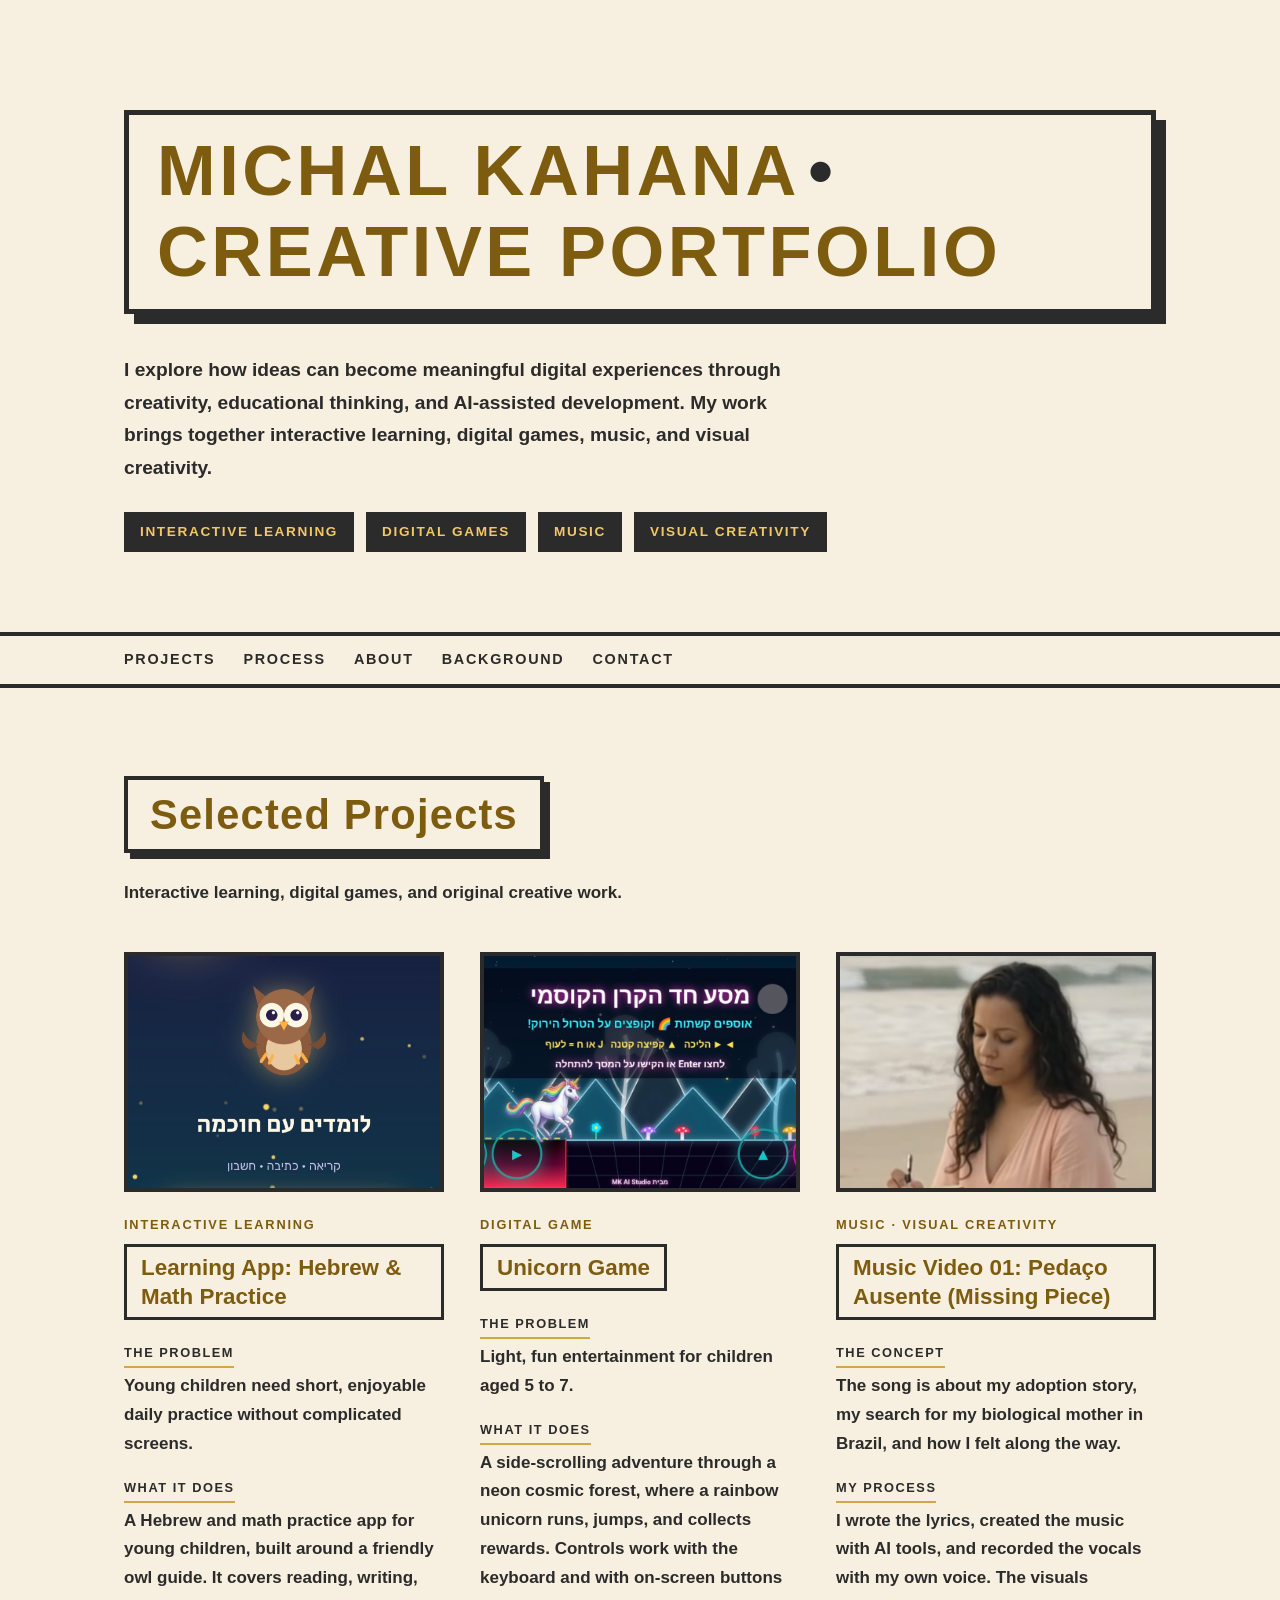
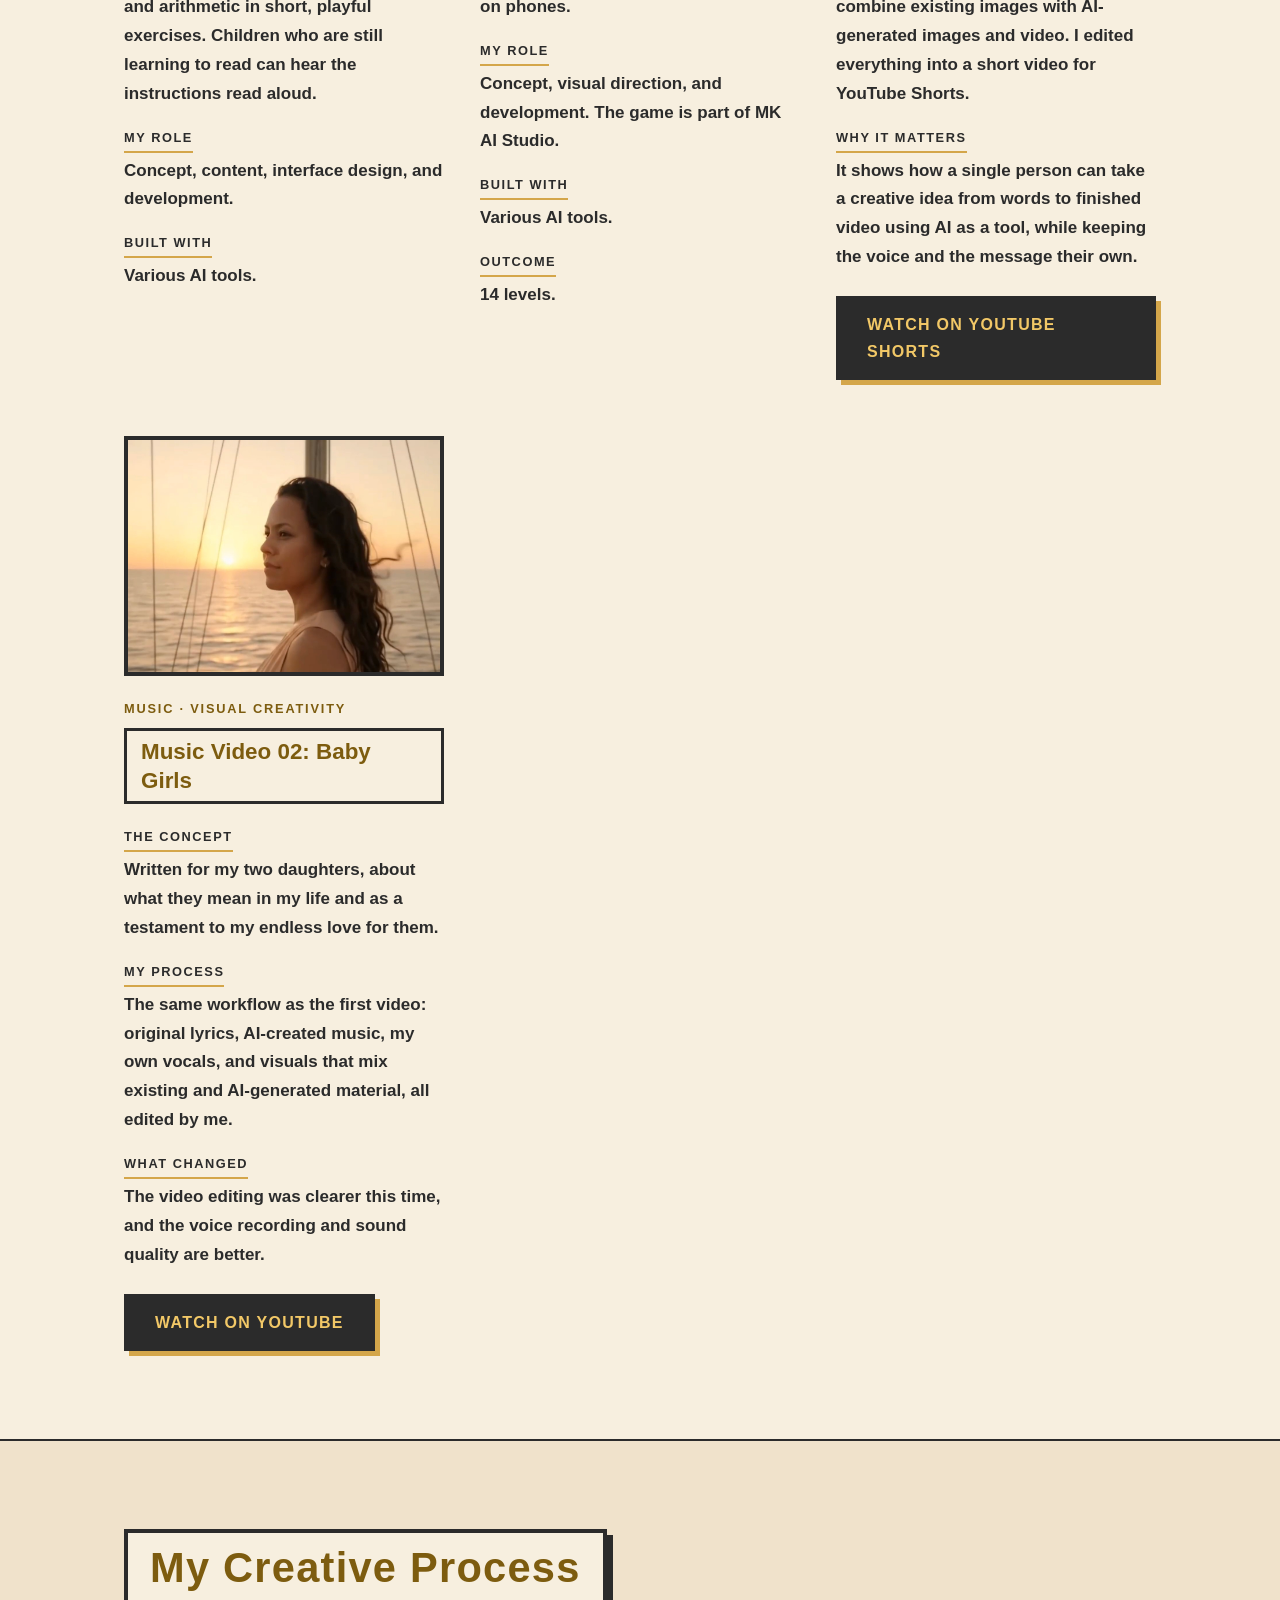
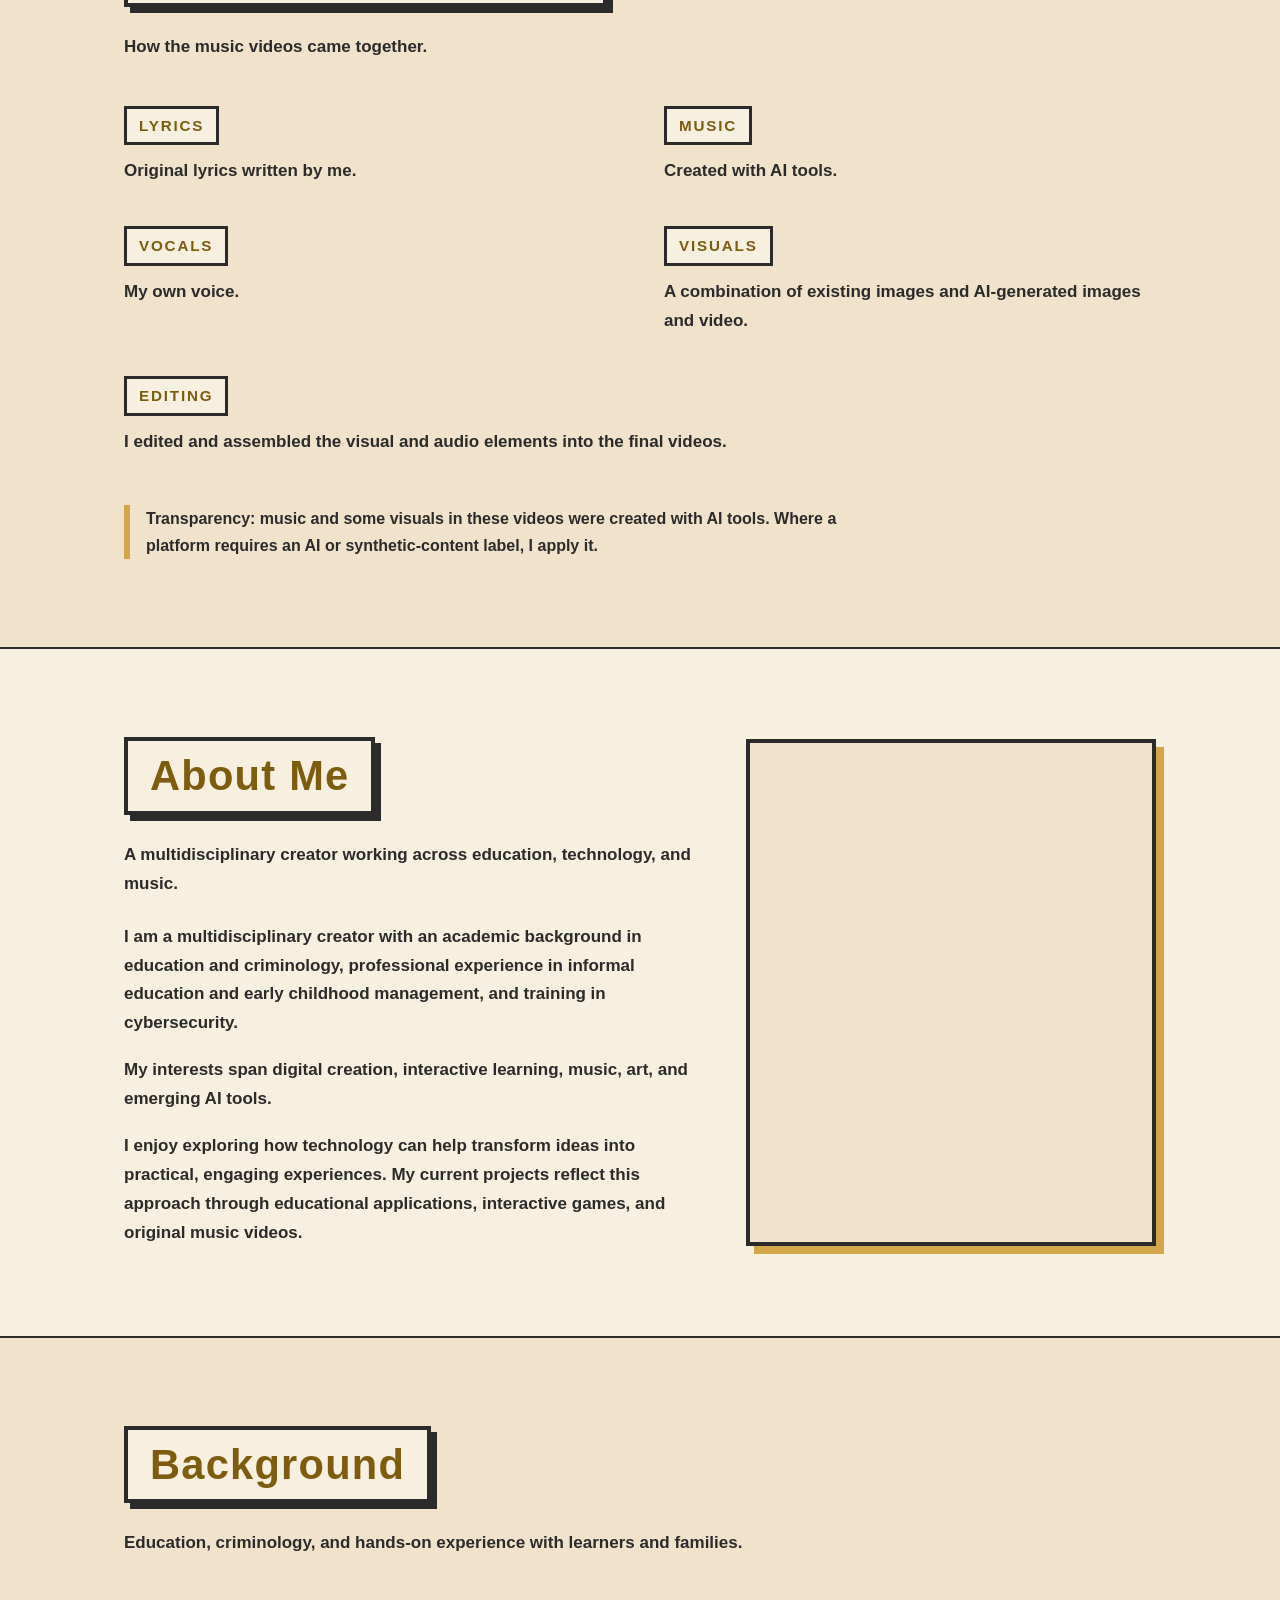
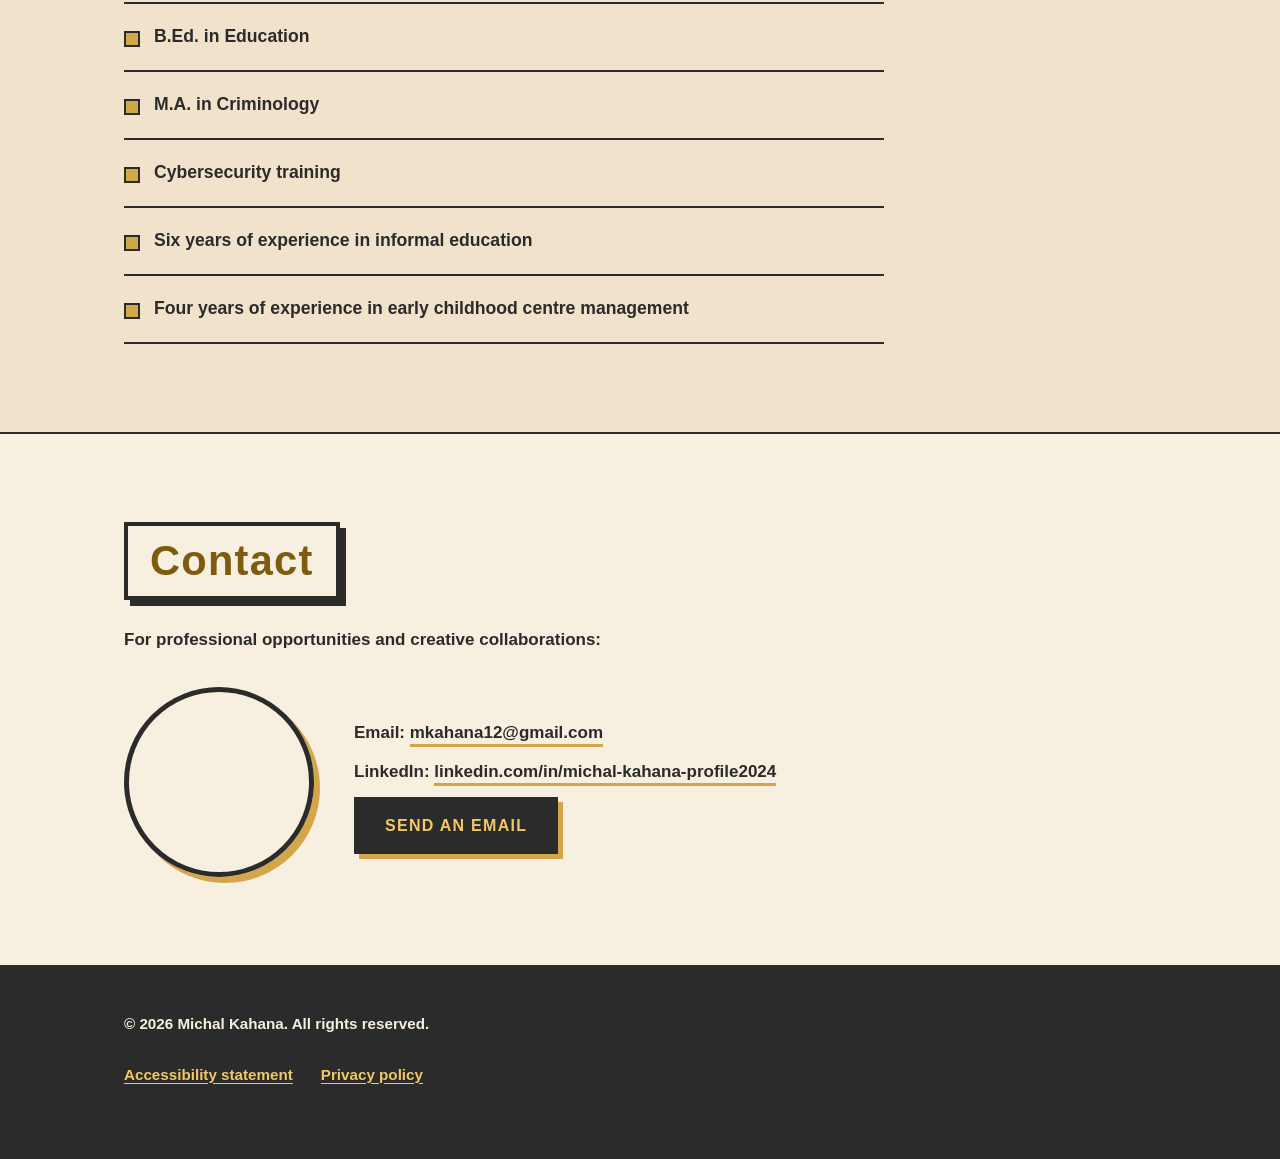
==== index.html @ 336c689b "Add files via upload" ====
<!DOCTYPE html>
<html lang="en" dir="ltr">
<head>
  <meta charset="UTF-8">
  <meta name="viewport" content="width=device-width, initial-scale=1.0">
  <meta name="description" content="Michal Kahana, creative portfolio: interactive learning apps, digital games, original music videos, and AI-assisted creative work.">
  <meta name="referrer" content="strict-origin-when-cross-origin">
  <meta http-equiv="Content-Security-Policy" content="default-src 'self'; img-src 'self' data:; style-src 'self'; script-src 'none'; object-src 'none'; base-uri 'self'; form-action 'none'">
  <title>Michal Kahana | Creative Portfolio</title>
  <link rel="stylesheet" href="style.css">
</head>
<body>

  <a class="skip-link" href="#main">Skip to main content</a>

  <header class="hero">
    <div class="container">
      <h1 class="brand">Michal Kahana<span class="dot" aria-hidden="true">•</span><span class="visually-hidden"> | </span>Creative Portfolio</h1>
      <p class="lead">
        I explore how ideas can become meaningful digital experiences through creativity, educational thinking, and AI-assisted development.
        My work brings together interactive learning, digital games, music, and visual creativity.
      </p>
      <ul class="tags" aria-label="Focus areas">
        <li>Interactive learning</li>
        <li>Digital games</li>
        <li>Music</li>
        <li>Visual creativity</li>
      </ul>
    </div>
  </header>

  <nav class="site-nav" aria-label="Main">
    <div class="container">
      <a href="#projects">Projects</a>
      <a href="#process">Process</a>
      <a href="#about">About</a>
      <a href="#background">Background</a>
      <a href="#contact">Contact</a>
    </div>
  </nav>

  <main id="main">

    <section id="projects">
      <div class="container">
        <h2>Selected Projects</h2>
        <p class="sub">Interactive learning, digital games, and original creative work.</p>

        <div class="grid">

          <article class="card">
            <figure class="thumb">
              <img src="images/learning-app.jpg" alt="Learning App home screen with a friendly owl guide" class="pos-owl" width="1080" height="1900" loading="lazy">
            </figure>
            <p class="role">Interactive learning</p>
            <h3>Learning App: Hebrew &amp; Math Practice</h3>
            <dl class="case">
              <div>
                <dt>The problem</dt>
                <dd>Young children need short, enjoyable daily practice without complicated screens.</dd>
              </div>
              <div>
                <dt>What it does</dt>
                <dd>A Hebrew and math practice app for young children, built around a friendly owl guide. It covers reading, writing, and arithmetic in short, playful exercises. Children who are still learning to read can hear the instructions read aloud.</dd>
              </div>
              <div>
                <dt>My role</dt>
                <dd>Concept, content, interface design, and development.</dd>
              </div>
              <div>
                <dt>Built with</dt>
                <dd>Various AI tools.</dd>
              </div>
            </dl>
          </article>

          <article class="card">
            <figure class="thumb">
              <img src="images/unicorn-game.jpg" alt="Unicorn Game: a rainbow unicorn running through a neon cosmic forest" class="pos-center" width="1080" height="591" loading="lazy">
            </figure>
            <p class="role">Digital game</p>
            <h3>Unicorn Game</h3>
            <dl class="case">
              <div>
                <dt>The problem</dt>
                <dd>Light, fun entertainment for children aged 5 to 7.</dd>
              </div>
              <div>
                <dt>What it does</dt>
                <dd>A side-scrolling adventure through a neon cosmic forest, where a rainbow unicorn runs, jumps, and collects rewards. Controls work with the keyboard and with on-screen buttons on phones.</dd>
              </div>
              <div>
                <dt>My role</dt>
                <dd>Concept, visual direction, and development. The game is part of MK AI Studio.</dd>
              </div>
              <div>
                <dt>Built with</dt>
                <dd>Various AI tools.</dd>
              </div>
              <div>
                <dt>Outcome</dt>
                <dd>14 levels.</dd>
              </div>
            </dl>
          </article>

          <article class="card">
            <figure class="thumb">
              <img src="images/music-video-01.jpg" alt="Still from Music Video 01: a woman writing in a notebook on a beach" class="pos-beach" width="910" height="1130" loading="lazy">
            </figure>
            <p class="role">Music · Visual creativity</p>
            <h3>Music Video 01: Pedaço Ausente (Missing Piece)</h3>
            <dl class="case">
              <div>
                <dt>The concept</dt>
                <dd>The song is about my adoption story, my search for my biological mother in Brazil, and how I felt along the way.</dd>
              </div>
              <div>
                <dt>My process</dt>
                <dd>I wrote the lyrics, created the music with AI tools, and recorded the vocals with my own voice. The visuals combine existing images with AI-generated images and video. I edited everything into a short video for YouTube Shorts.</dd>
              </div>
              <div>
                <dt>Why it matters</dt>
                <dd>It shows how a single person can take a creative idea from words to finished video using AI as a tool, while keeping the voice and the message their own.</dd>
              </div>
            </dl>
            <div class="links">
              <a href="https://youtube.com/shorts/d2vVmS5dBCY" target="_blank" rel="noopener noreferrer">Watch on YouTube Shorts<span class="visually-hidden"> (opens in a new tab)</span></a>
            </div>
          </article>

          <article class="card">
            <figure class="thumb">
              <img src="images/music-video-02.jpg" alt="Still from Music Video 02: a woman standing on a boat at sunset" class="pos-boat" width="1080" height="1943" loading="lazy">
            </figure>
            <p class="role">Music · Visual creativity</p>
            <h3>Music Video 02: Baby Girls</h3>
            <dl class="case">
              <div>
                <dt>The concept</dt>
                <dd>Written for my two daughters, about what they mean in my life and as a testament to my endless love for them.</dd>
              </div>
              <div>
                <dt>My process</dt>
                <dd>The same workflow as the first video: original lyrics, AI-created music, my own vocals, and visuals that mix existing and AI-generated material, all edited by me.</dd>
              </div>
              <div>
                <dt>What changed</dt>
                <dd>The video editing was clearer this time, and the voice recording and sound quality are better.</dd>
              </div>
            </dl>
            <div class="links">
              <a href="https://youtu.be/nV2cqu-VX40" target="_blank" rel="noopener noreferrer">Watch on YouTube<span class="visually-hidden"> (opens in a new tab)</span></a>
            </div>
          </article>

        </div>
      </div>
    </section>

    <section id="process" class="alt">
      <div class="container">
        <h2>My Creative Process</h2>
        <p class="sub">How the music videos came together.</p>
        <div class="process-grid">
          <div>
            <h3>Lyrics</h3>
            <p>Original lyrics written by me.</p>
          </div>
          <div>
            <h3>Music</h3>
            <p>Created with AI tools.</p>
          </div>
          <div>
            <h3>Vocals</h3>
            <p>My own voice.</p>
          </div>
          <div>
            <h3>Visuals</h3>
            <p>A combination of existing images and AI-generated images and video.</p>
          </div>
          <div class="full">
            <h3>Editing</h3>
            <p>I edited and assembled the visual and audio elements into the final videos.</p>
          </div>
        </div>
        <p class="ai-note">
          Transparency: music and some visuals in these videos were created with AI tools. Where a platform requires an AI or synthetic-content label, I apply it.
        </p>
      </div>
    </section>

    <section id="about">
      <div class="container about-grid">
        <div class="about-text">
          <h2>About Me</h2>
          <p class="sub sub-tight">A multidisciplinary creator working across education, technology, and music.</p>
          <p>
            I am a multidisciplinary creator with an academic background in education and criminology,
            professional experience in informal education and early childhood management, and training in cybersecurity.
          </p>
          <p>
            My interests span digital creation, interactive learning, music, art, and emerging AI tools.
          </p>
          <p>
            I enjoy exploring how technology can help transform ideas into practical, engaging experiences.
            My current projects reflect this approach through educational applications, interactive games,
            and original music videos.
          </p>
        </div>
        <figure class="portrait">
          <img src="images/michal-portrait.jpg" alt="Black-and-white studio portrait of Michal Kahana standing with arms crossed beside large letters spelling her name" width="928" height="1152" loading="lazy">
        </figure>
      </div>
    </section>

    <section id="background" class="alt">
      <div class="container">
        <h2>Background</h2>
        <p class="sub">Education, criminology, and hands-on experience with learners and families.</p>
        <ul class="facts">
          <li>B.Ed. in Education</li>
          <li>M.A. in Criminology</li>
          <li>Cybersecurity training</li>
          <li>Six years of experience in informal education</li>
          <li>Four years of experience in early childhood centre management</li>
        </ul>
      </div>
    </section>

    <section id="contact">
      <div class="container">
        <h2>Contact</h2>
        <p class="sub sub-wide">For professional opportunities and creative collaborations:</p>
        <div class="contact-grid">
          <div class="avatar">
            <img src="images/michal-casual.jpg" alt="Smiling portrait of Michal Kahana in a soft, light-filled frame" width="480" height="480" loading="lazy">
          </div>
          <div>
            <div class="info">
              <div>Email: <a href="mailto:mkahana12@gmail.com">mkahana12@gmail.com</a></div>
              <div>LinkedIn: <a href="https://www.linkedin.com/in/michal-kahana-profile2024" target="_blank" rel="noopener noreferrer">linkedin.com/in/michal-kahana-profile2024<span class="visually-hidden"> (opens in a new tab)</span></a></div>
            </div>
            <a class="btn" href="mailto:mkahana12@gmail.com">Send an email</a>
          </div>
        </div>
      </div>
    </section>

  </main>

  <footer class="site-footer">
    <div class="container">
      <p>© 2026 Michal Kahana. All rights reserved.</p>
      <ul>
        <li><a href="accessibility.html">Accessibility statement</a></li>
        <li><a href="privacy.html">Privacy policy</a></li>
      </ul>
    </div>
  </footer>

</body>
</html>
---- style.css ----
/* Michal Kahana - Creative Portfolio
   Warm cream background, charcoal text, gold headings in charcoal frames, bold type,
   emphasised buttons. Contrast checked for WCAG AA (4.5:1 for text, 3:1 for large text).
   Contrast values:
   charcoal on cream 12.4:1 | gold text (#7d5c0f) on cream 5.4:1 | gold text on blush 4.8:1
   cream on charcoal 12.4:1 | light gold (#f2c867) on charcoal 8.9:1
   No animations, no inline styles. */

:root {
  --cream: #f7efdf;      /* warm cream page background */
  --blush: #f0e2cb;      /* warmer cream for alternate sections */
  --charcoal: #2b2b2b;   /* text and frames */
  --gold-text: #7d5c0f;  /* gold for text on light backgrounds */
  --gold: #d4a64a;       /* gold for decorative shapes and hover states */
  --gold-light: #f2c867; /* gold text on charcoal */
  --cream-text: #f7efdf;
}

* { box-sizing: border-box; margin: 0; padding: 0; }

body {
  font-family: "Helvetica Neue", Helvetica, Arial, sans-serif;
  background: var(--cream);
  color: var(--charcoal);
  line-height: 1.7;
  font-size: 1.0625rem;
  font-weight: 600;
}

a { color: var(--charcoal); font-weight: 700; text-underline-offset: 3px; }
a:hover { color: var(--gold-text); }

:focus-visible {
  outline: 3px solid var(--gold-text);
  outline-offset: 3px;
}

img { max-width: 100%; height: auto; display: block; }

.container { max-width: 1080px; margin: 0 auto; padding: 0 24px; }

.visually-hidden {
  position: absolute; width: 1px; height: 1px; overflow: hidden;
  clip: rect(0 0 0 0); white-space: nowrap;
}

.skip-link {
  position: absolute; left: -9999px; top: 12px; z-index: 100;
  background: var(--charcoal); color: var(--cream-text);
  padding: 12px 18px; font-weight: 800;
}
.skip-link:focus { left: 16px; }

/* Header */
.hero {
  padding: 110px 0 80px;
  border-bottom: 4px solid var(--charcoal);
}
.brand {
  display: inline-block;
  font-size: clamp(2.2rem, 7vw, 4.4rem);
  font-weight: 900;
  letter-spacing: 0.05em;
  line-height: 1.15;
  text-transform: uppercase;
  color: var(--gold-text);
  background: var(--cream);
  border: 5px solid var(--charcoal);
  padding: 16px 28px;
  box-shadow: 10px 10px 0 var(--charcoal);
}
.brand .dot { color: var(--charcoal); margin: 0 0.12em; }
.lead { margin-top: 40px; max-width: 680px; font-size: 1.2rem; font-weight: 600; }
.tags { list-style: none; margin-top: 28px; display: flex; flex-wrap: wrap; gap: 12px; }
.tags li {
  font-size: 0.85rem; font-weight: 800; letter-spacing: 0.12em; text-transform: uppercase;
  color: var(--gold-light); background: var(--charcoal);
  padding: 8px 16px;
}

/* Navigation */
.site-nav {
  position: sticky; top: 0; z-index: 10;
  background: var(--cream);
  border-bottom: 4px solid var(--charcoal);
}
.site-nav .container { display: flex; gap: 8px 28px; overflow-x: auto; }
.site-nav a {
  display: inline-flex; align-items: center; min-height: 48px;
  text-decoration: none; font-size: 0.9rem; font-weight: 800; letter-spacing: 0.12em;
  text-transform: uppercase; white-space: nowrap; color: var(--charcoal);
}
.site-nav a:hover { color: var(--gold-text); text-decoration: underline; }

/* Sections */
section { padding: 88px 0; border-bottom: 2px solid var(--charcoal); scroll-margin-top: 80px; }
section.alt { background: var(--blush); }

h2 {
  display: inline-block;
  font-size: clamp(1.9rem, 4vw, 2.6rem);
  font-weight: 900;
  letter-spacing: 0.03em;
  line-height: 1.2;
  color: var(--gold-text);
  background: var(--cream);
  border: 4px solid var(--charcoal);
  padding: 10px 22px;
  box-shadow: 6px 6px 0 var(--charcoal);
  margin-bottom: 26px;
}
.sub { color: var(--charcoal); font-weight: 600; margin-bottom: 44px; max-width: 640px; }
.sub-tight { margin-bottom: 24px; }
.sub-wide { margin-bottom: 32px; }

/* Projects */
.grid { display: grid; gap: 56px 36px; grid-template-columns: repeat(auto-fit, minmax(300px, 1fr)); }
.card { display: flex; flex-direction: column; }
.thumb {
  aspect-ratio: 4 / 3;
  overflow: hidden;
  background: var(--blush);
  margin-bottom: 22px;
  border: 4px solid var(--charcoal);
}
.thumb img { width: 100%; height: 100%; object-fit: cover; }
.pos-center { object-position: 50% 50%; }
.pos-owl { object-position: 50% 37%; }
.pos-beach { object-position: 50% 40%; }
.pos-boat { object-position: 50% 20%; }

.role {
  font-size: 0.8rem; font-weight: 800; letter-spacing: 0.14em; text-transform: uppercase;
  color: var(--gold-text); margin-bottom: 8px;
}
.card h3 {
  display: inline-block;
  align-self: flex-start;
  font-size: 1.4rem; font-weight: 900; line-height: 1.3;
  color: var(--gold-text);
  background: var(--cream);
  border: 3px solid var(--charcoal);
  padding: 6px 14px;
  margin-bottom: 18px;
}
.case { display: grid; gap: 14px; }
.case dt {
  font-size: 0.8rem; font-weight: 800; letter-spacing: 0.12em; text-transform: uppercase;
  color: var(--charcoal); border-bottom: 2px solid var(--gold);
  display: inline-block; align-self: start; padding-bottom: 2px;
}
.case dd { color: var(--charcoal); margin-top: 4px; font-weight: 600; }
.card .links { margin-top: 24px; }

/* Buttons: heavy frame, bold label, offset shadow */
.btn,
.card .links a {
  display: inline-flex; align-items: center; justify-content: center;
  min-height: 52px;
  padding: 12px 28px;
  background: var(--charcoal);
  color: var(--gold-light);
  border: 3px solid var(--charcoal);
  box-shadow: 5px 5px 0 var(--gold);
  font-size: 1rem; font-weight: 900; letter-spacing: 0.08em; text-transform: uppercase;
  text-decoration: none;
}
.btn:hover,
.card .links a:hover {
  background: var(--gold);
  color: var(--charcoal);
  box-shadow: 5px 5px 0 var(--charcoal);
}

/* Process */
.process-grid { display: grid; gap: 40px 48px; grid-template-columns: 1fr 1fr; }
.process-grid .full { grid-column: 1 / -1; }
.process-grid h3 {
  display: inline-block;
  font-size: 0.95rem; font-weight: 900; letter-spacing: 0.12em;
  text-transform: uppercase; color: var(--gold-text);
  background: var(--cream); border: 3px solid var(--charcoal);
  padding: 4px 12px; margin-bottom: 12px;
}
.process-grid p { font-weight: 600; }
.ai-note { margin-top: 48px; max-width: 760px; font-size: 1rem; font-weight: 600; border-left: 6px solid var(--gold); padding-left: 16px; }

/* About */
.about-grid { display: grid; grid-template-columns: 1.4fr 1fr; gap: 48px; align-items: center; }
.about-text p { max-width: 720px; }
.about-text p + p { margin-top: 18px; }
.portrait img { width: 100%; background: var(--blush); border: 4px solid var(--charcoal); box-shadow: 8px 8px 0 var(--gold); }

/* Background */
.facts { list-style: none; max-width: 760px; }
.facts li {
  padding: 18px 0 18px 30px; border-bottom: 2px solid var(--charcoal);
  position: relative; font-weight: 700; font-size: 1.1rem;
}
.facts li::before {
  content: ""; position: absolute; left: 0; top: 27px;
  width: 12px; height: 12px; background: var(--gold); border: 2px solid var(--charcoal);
}
.facts li:first-child { border-top: 2px solid var(--charcoal); }

/* Contact */
.contact-grid { display: grid; grid-template-columns: auto 1fr; gap: 40px; align-items: center; }
.avatar img {
  width: 190px; height: 190px; border-radius: 50%; object-fit: cover;
  border: 5px solid var(--charcoal); box-shadow: 6px 6px 0 var(--gold);
}
.contact-grid p { font-weight: 600; margin-bottom: 18px; }
.contact-grid .info div { margin: 10px 0; font-weight: 700; }
.contact-grid .info a {
  text-decoration: none; border-bottom: 3px solid var(--gold); padding-bottom: 2px; word-break: break-word;
}

/* Footer */
.site-footer {
  padding: 44px 0 60px;
  background: var(--charcoal);
  color: var(--cream-text);
  font-size: 0.95rem;
  font-weight: 700;
}
.site-footer ul { list-style: none; display: flex; flex-wrap: wrap; gap: 8px 28px; margin-top: 14px; }
.site-footer a { display: inline-flex; align-items: center; min-height: 48px; color: var(--gold-light); font-weight: 800; }
.site-footer a:hover { color: var(--cream-text); }

/* Legal pages */
.page { padding: 72px 0 96px; }
.page h1 {
  display: inline-block; font-size: clamp(2rem, 5vw, 2.9rem); font-weight: 900;
  color: var(--gold-text); background: var(--cream); border: 4px solid var(--charcoal);
  padding: 10px 22px; box-shadow: 6px 6px 0 var(--charcoal); margin-bottom: 28px;
}
.page h2 { font-size: 1.4rem; margin: 40px 0 12px; font-weight: 900; color: var(--charcoal); }
.page p, .page li { max-width: 760px; margin-bottom: 12px; }
.page ul { padding-left: 22px; }
.page .back { display: inline-flex; align-items: center; margin-bottom: 28px; min-height: 48px; color: var(--gold-text); font-weight: 900; }

@media (max-width: 760px) {
  .about-grid, .process-grid, .contact-grid { grid-template-columns: 1fr; }
  .process-grid .full { grid-column: auto; }
  .avatar { justify-self: start; }
  .hero { padding: 80px 0 60px; }
  section { padding: 64px 0; }
  .brand { box-shadow: 6px 6px 0 var(--charcoal); }
}
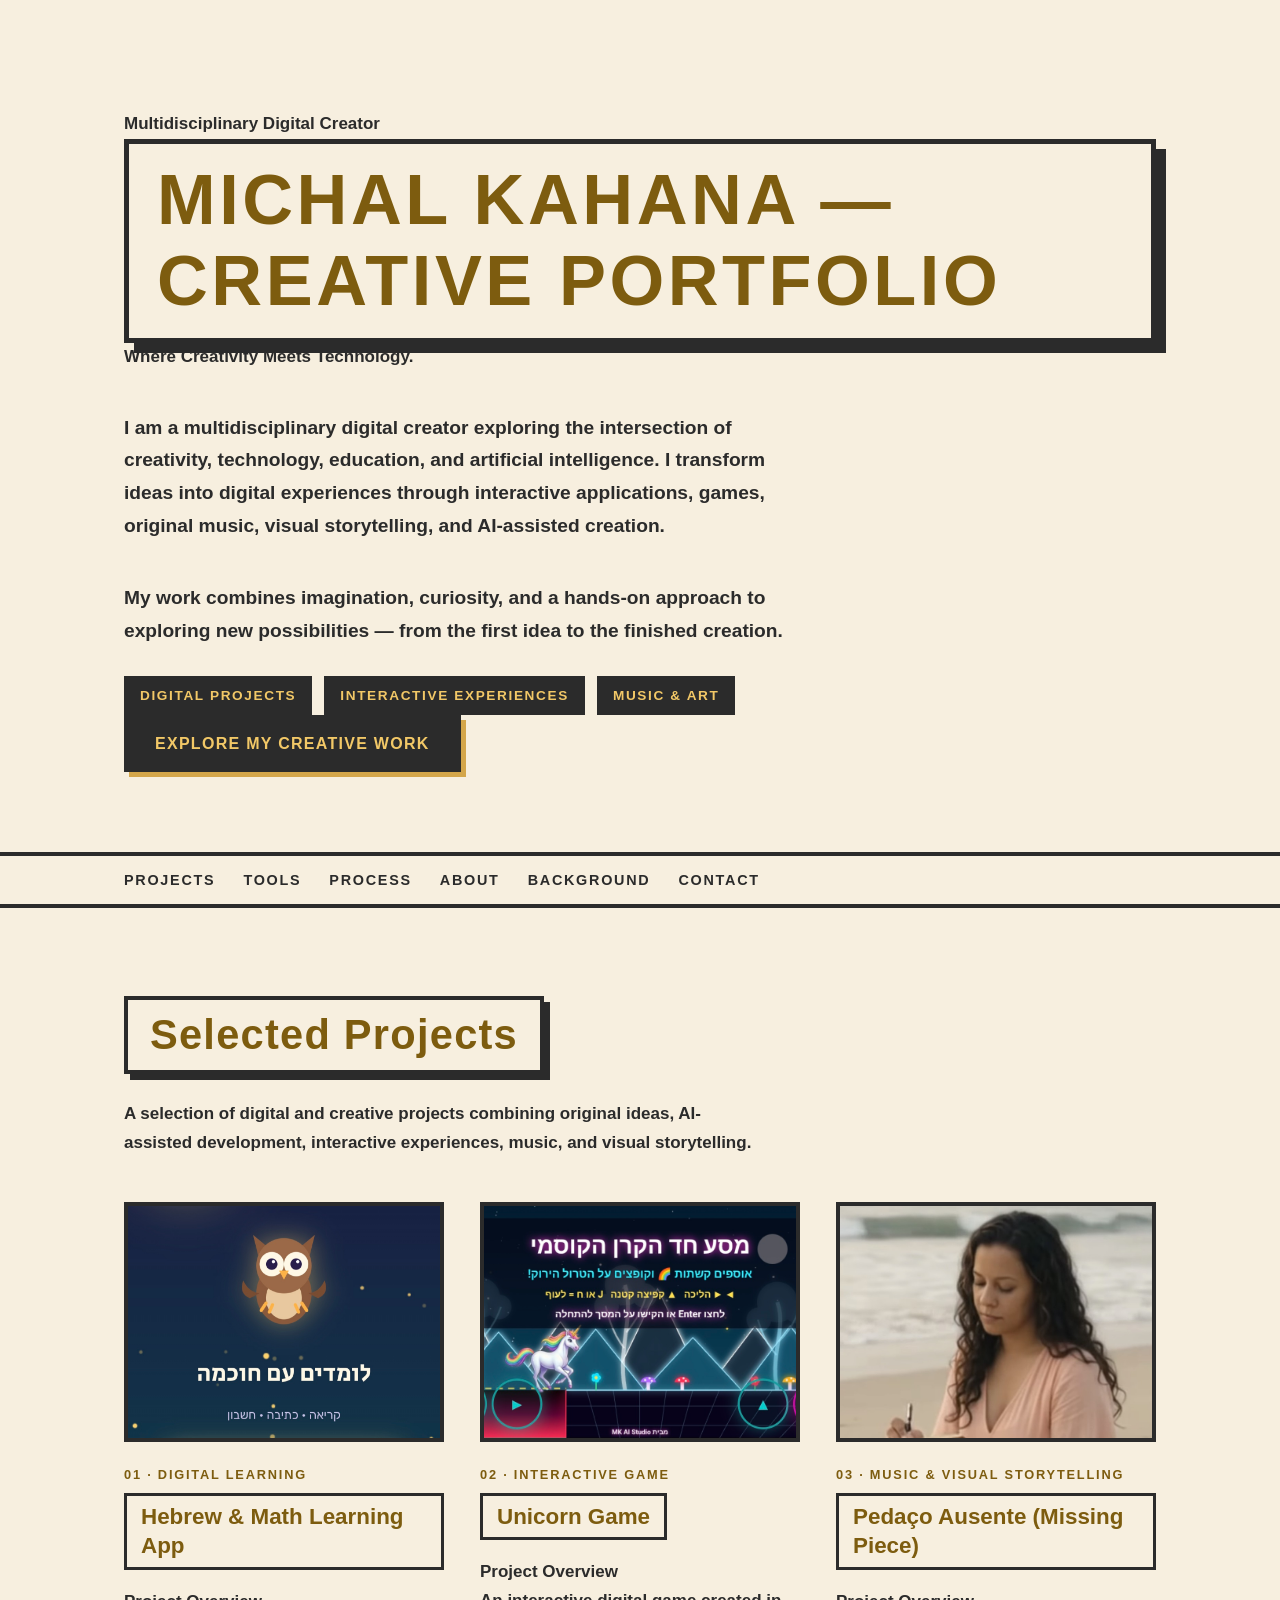
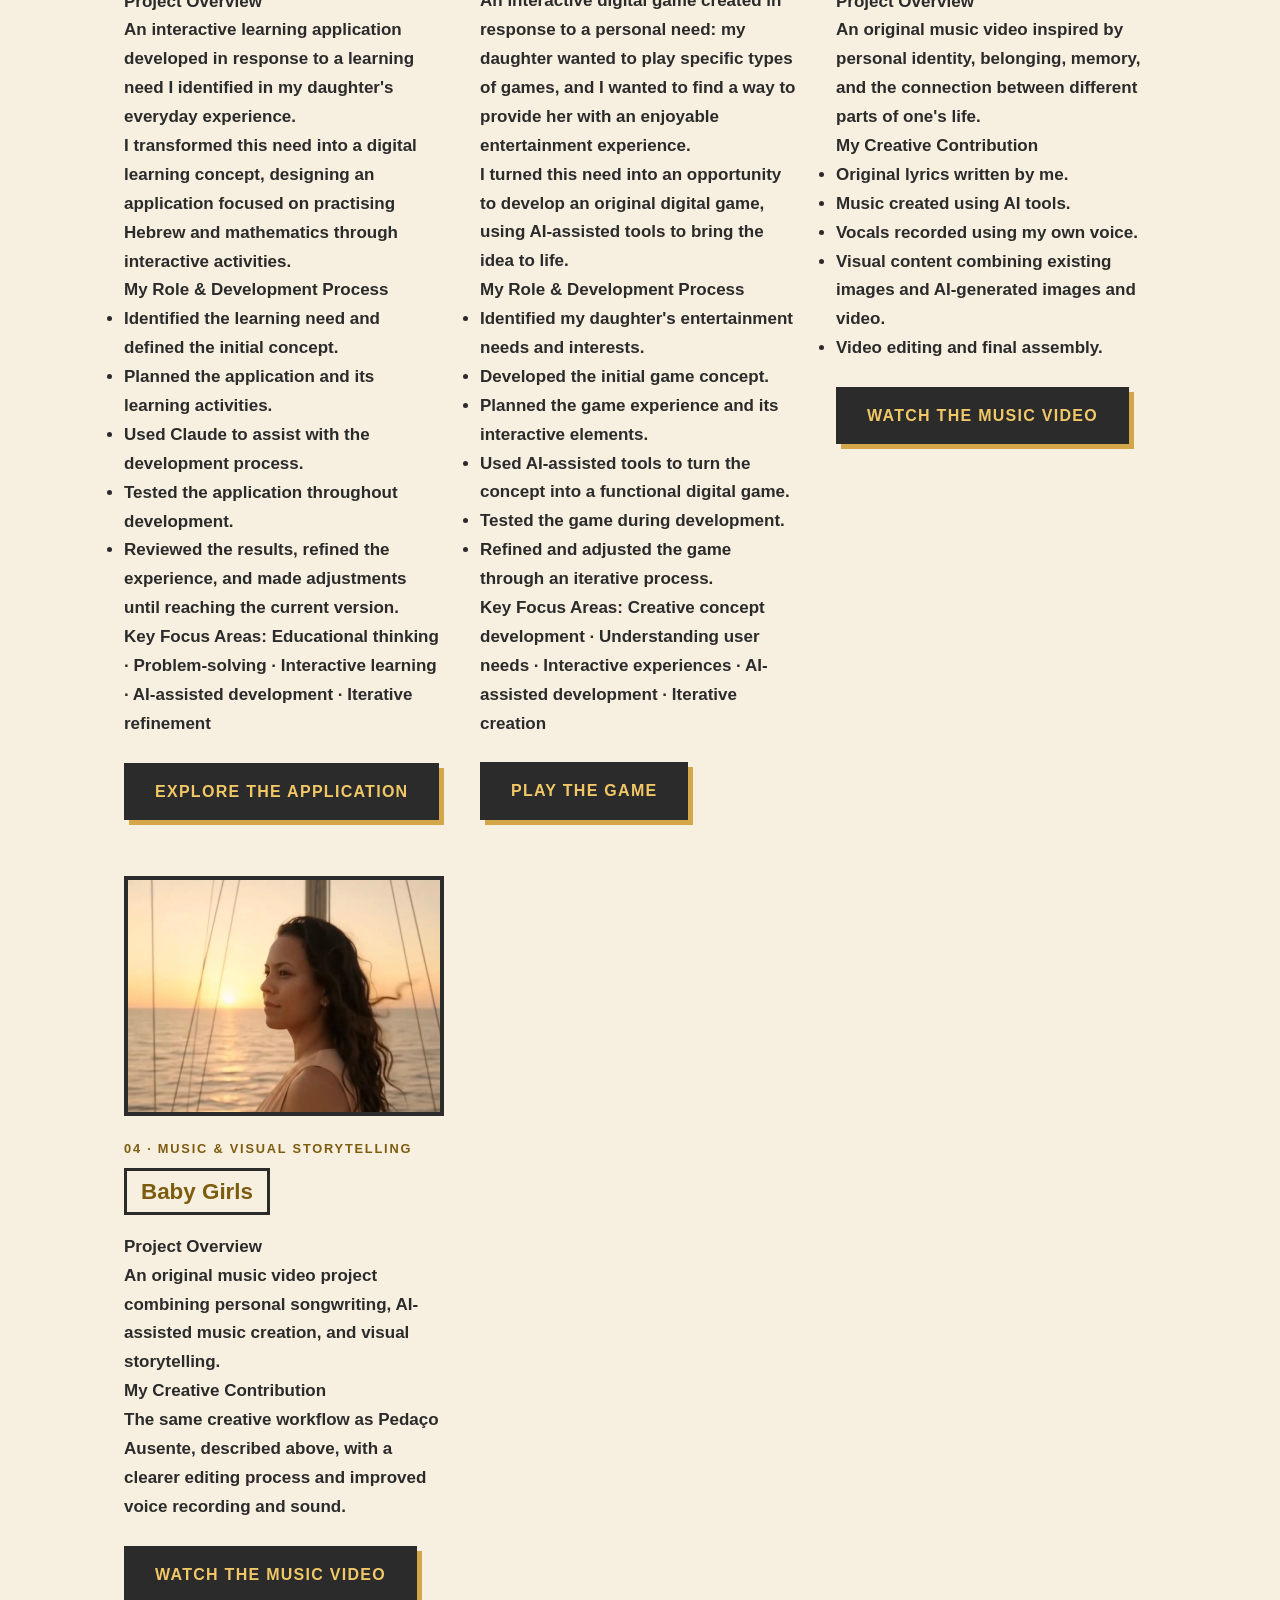
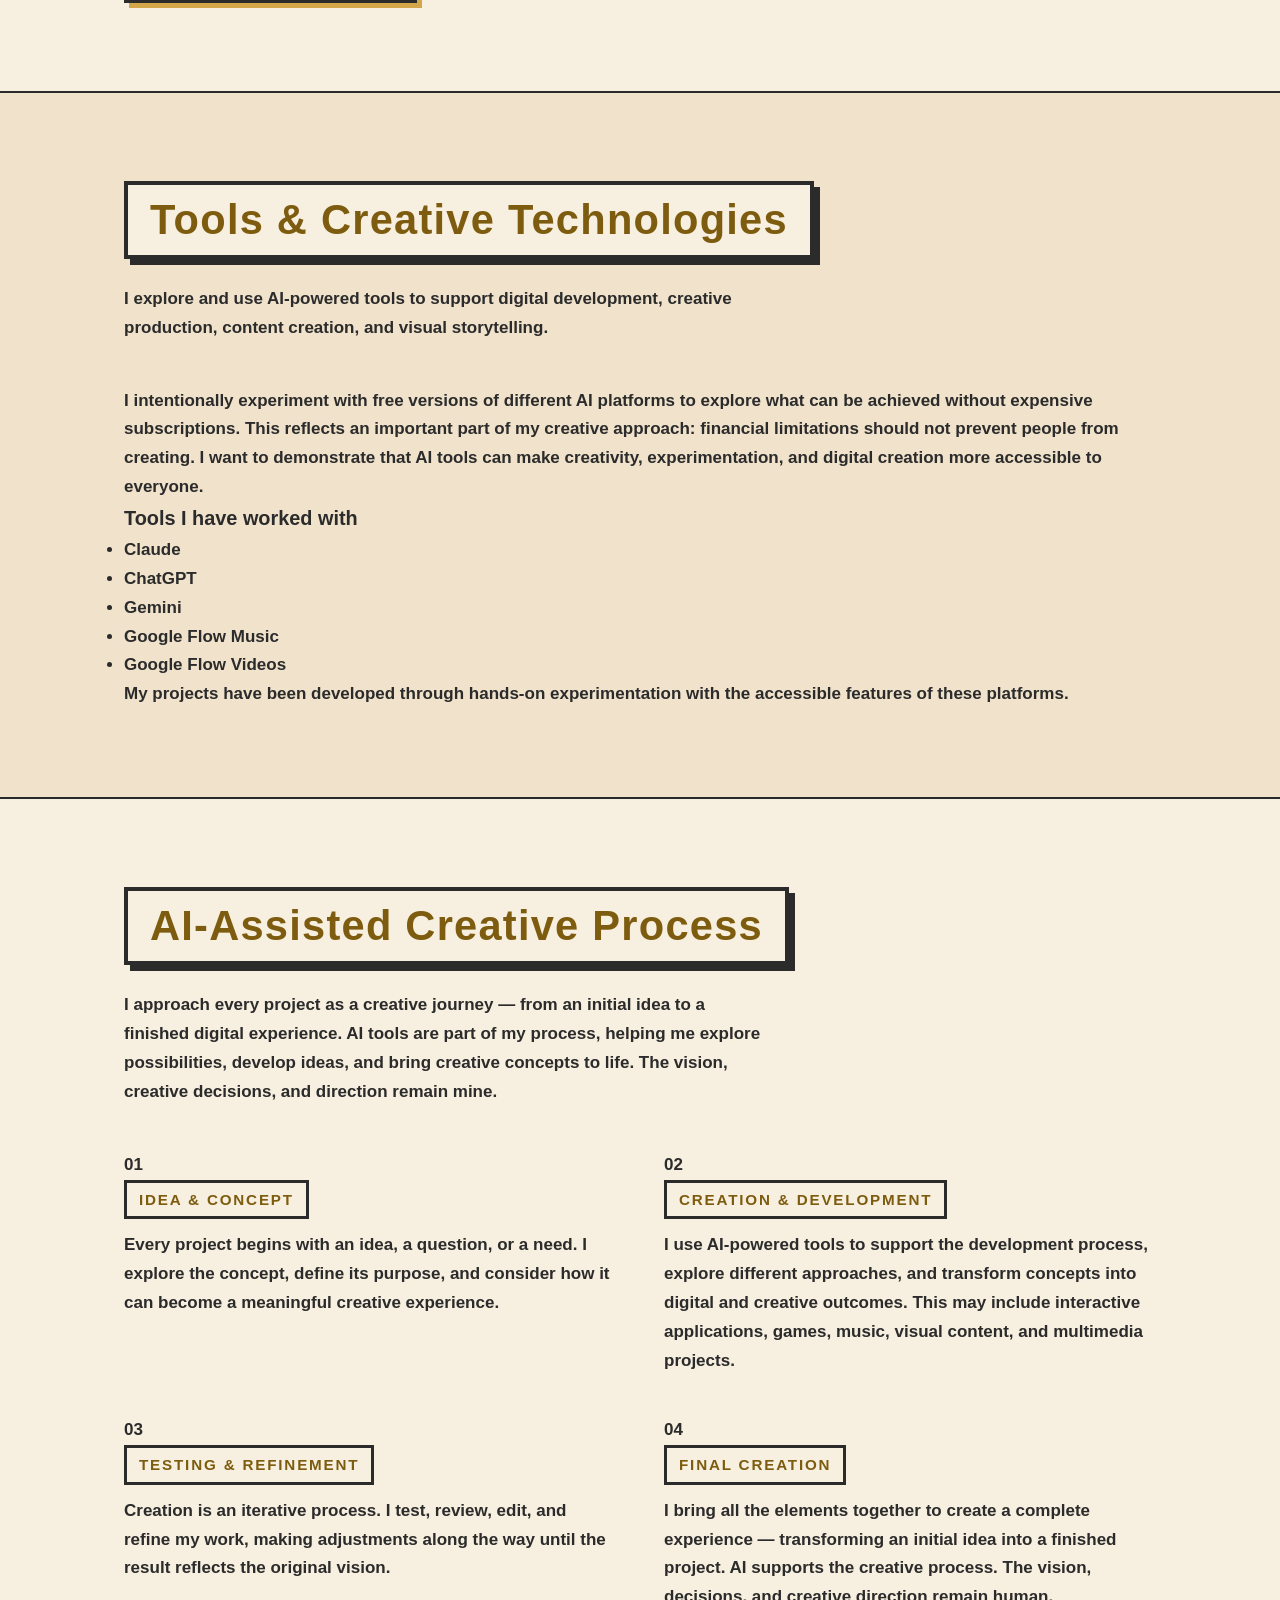
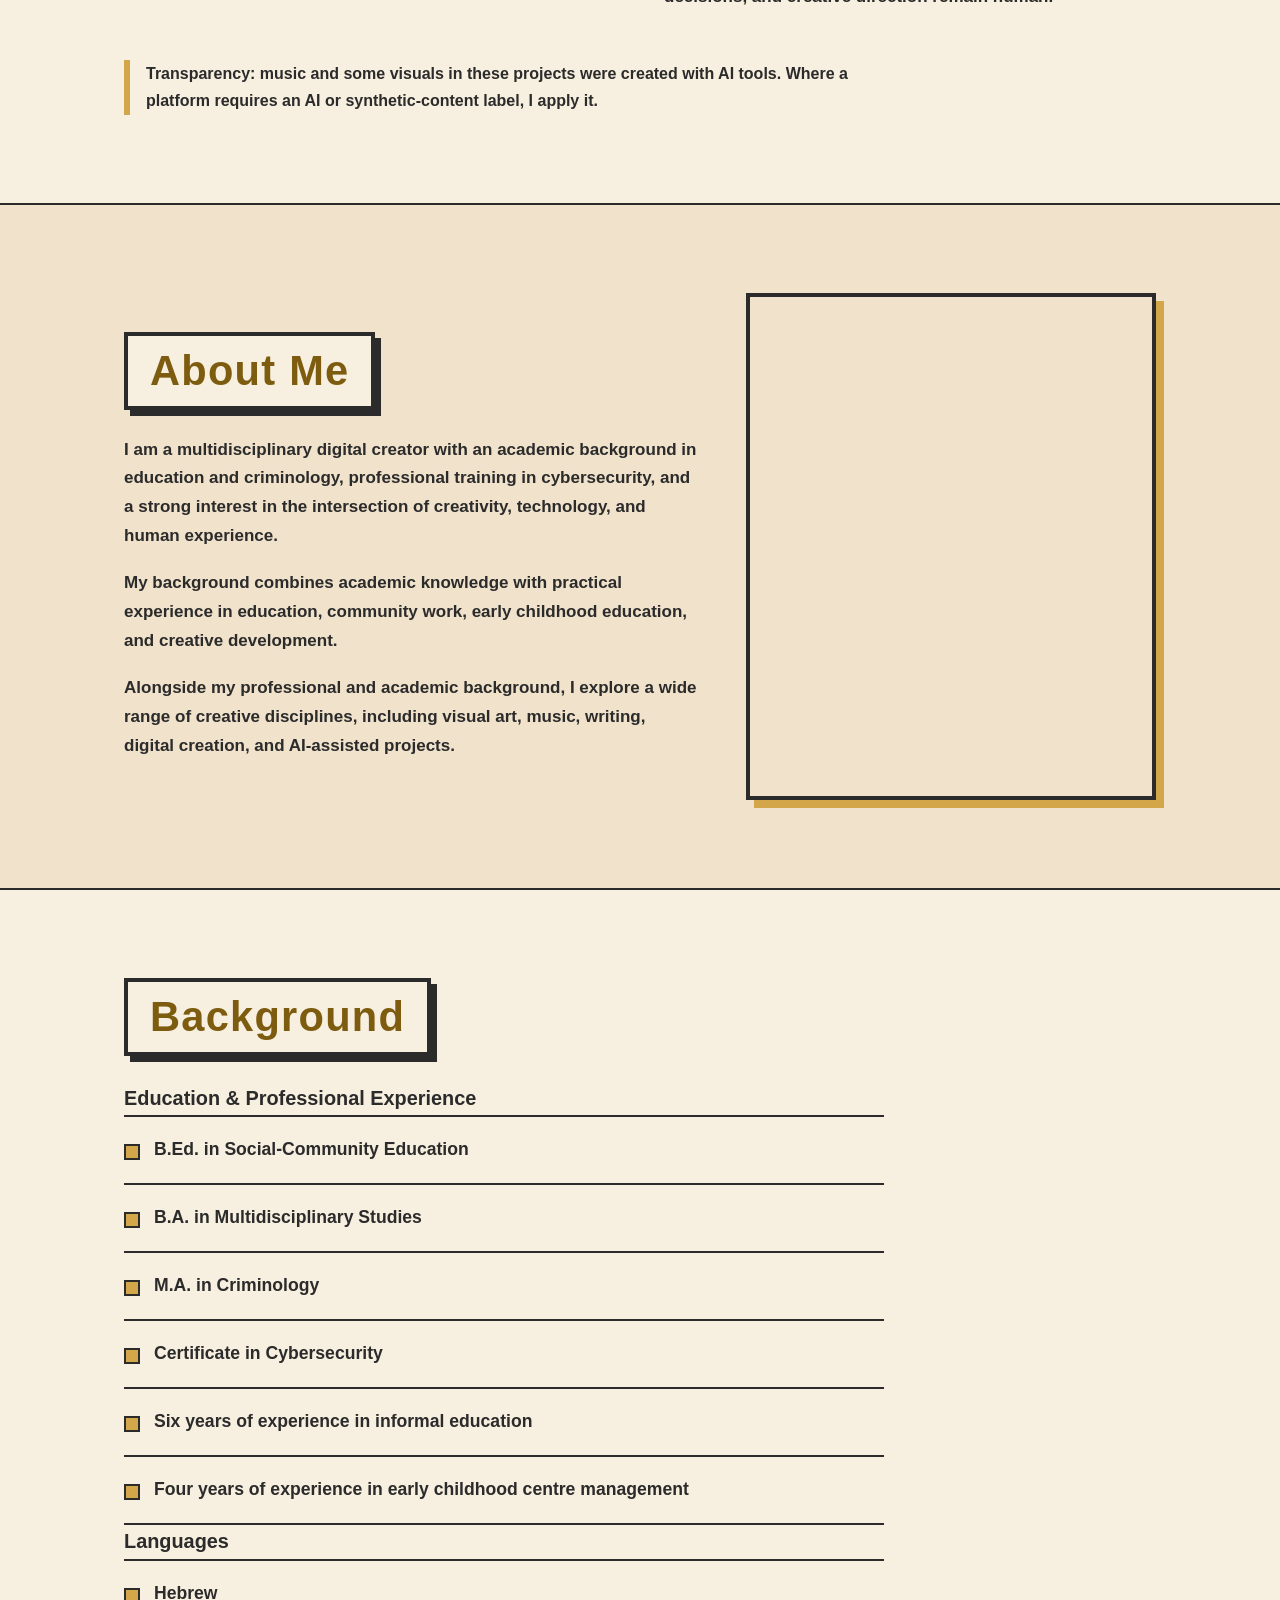
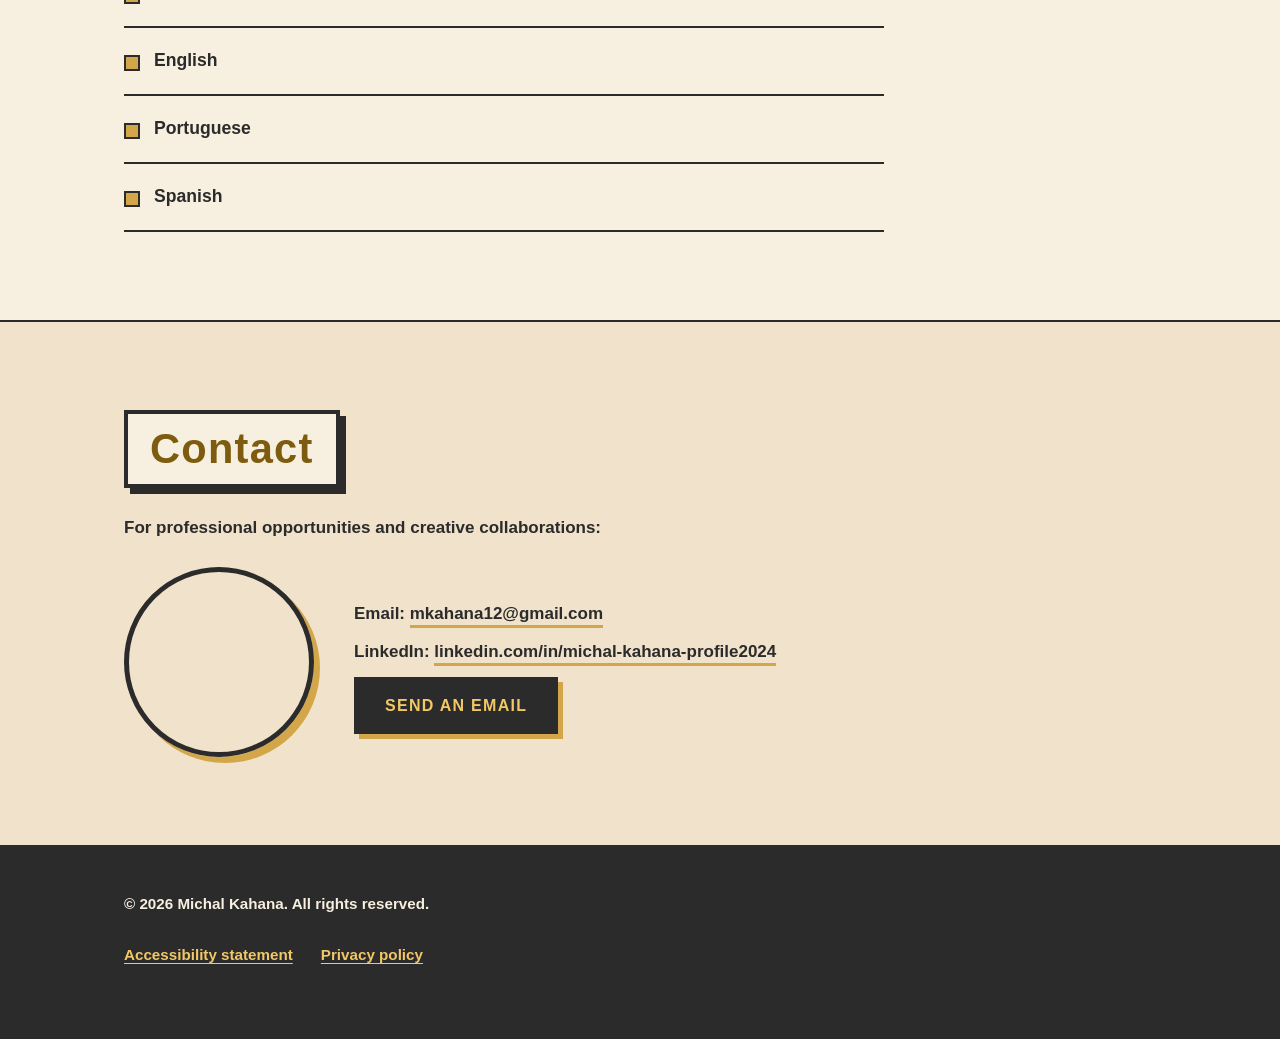
==== commit d9e76d99: "Add files via upload" ====
--- a/index.html
+++ b/index.html
@@ -3,7 +3,7 @@
 <head>
   <meta charset="UTF-8">
   <meta name="viewport" content="width=device-width, initial-scale=1.0">
-  <meta name="description" content="Michal Kahana, creative portfolio: interactive learning apps, digital games, original music videos, and AI-assisted creative work.">
+  <meta name="description" content="Michal Kahana, multidisciplinary digital creator: interactive learning apps, digital games, original music videos, and AI-assisted creative work.">
   <meta name="referrer" content="strict-origin-when-cross-origin">
   <meta http-equiv="Content-Security-Policy" content="default-src 'self'; img-src 'self' data:; style-src 'self'; script-src 'none'; object-src 'none'; base-uri 'self'; form-action 'none'">
   <title>Michal Kahana | Creative Portfolio</title>
@@ -13,25 +13,31 @@
 
   <a class="skip-link" href="#main">Skip to main content</a>
 
-  <header class="hero">
+  <header class="hero" id="home">
     <div class="container">
-      <h1 class="brand">Michal Kahana<span class="dot" aria-hidden="true">•</span><span class="visually-hidden"> | </span>Creative Portfolio</h1>
+      <p class="kicker">Multidisciplinary Digital Creator</p>
+      <h1 class="brand">Michal Kahana <span class="dash">—</span> Creative Portfolio</h1>
+      <p class="tagline">Where Creativity Meets Technology.</p>
       <p class="lead">
-        I explore how ideas can become meaningful digital experiences through creativity, educational thinking, and AI-assisted development.
-        My work brings together interactive learning, digital games, music, and visual creativity.
+        I am a multidisciplinary digital creator exploring the intersection of creativity, technology, education, and artificial intelligence.
+        I transform ideas into digital experiences through interactive applications, games, original music, visual storytelling, and AI-assisted creation.
+      </p>
+      <p class="lead">
+        My work combines imagination, curiosity, and a hands-on approach to exploring new possibilities — from the first idea to the finished creation.
       </p>
       <ul class="tags" aria-label="Focus areas">
-        <li>Interactive learning</li>
-        <li>Digital games</li>
-        <li>Music</li>
-        <li>Visual creativity</li>
+        <li>Digital Projects</li>
+        <li>Interactive Experiences</li>
+        <li>Music &amp; Art</li>
       </ul>
+      <a class="btn" href="#projects">Explore my creative work</a>
     </div>
   </header>
 
   <nav class="site-nav" aria-label="Main">
     <div class="container">
       <a href="#projects">Projects</a>
+      <a href="#tools">Tools</a>
       <a href="#process">Process</a>
       <a href="#about">About</a>
       <a href="#background">Background</a>
@@ -44,7 +50,7 @@
     <section id="projects">
       <div class="container">
         <h2>Selected Projects</h2>
-        <p class="sub">Interactive learning, digital games, and original creative work.</p>
+        <p class="sub">A selection of digital and creative projects combining original ideas, AI-assisted development, interactive experiences, music, and visual storytelling.</p>
 
         <div class="grid">
 
@@ -52,80 +58,78 @@
             <figure class="thumb">
               <img src="images/learning-app.jpg" alt="Learning App home screen with a friendly owl guide" class="pos-owl" width="1080" height="1900" loading="lazy">
             </figure>
-            <p class="role">Interactive learning</p>
-            <h3>Learning App: Hebrew &amp; Math Practice</h3>
-            <dl class="case">
-              <div>
-                <dt>The problem</dt>
-                <dd>Young children need short, enjoyable daily practice without complicated screens.</dd>
-              </div>
-              <div>
-                <dt>What it does</dt>
-                <dd>A Hebrew and math practice app for young children, built around a friendly owl guide. It covers reading, writing, and arithmetic in short, playful exercises. Children who are still learning to read can hear the instructions read aloud.</dd>
-              </div>
-              <div>
-                <dt>My role</dt>
-                <dd>Concept, content, interface design, and development.</dd>
-              </div>
-              <div>
-                <dt>Built with</dt>
-                <dd>Various AI tools.</dd>
-              </div>
-            </dl>
+            <p class="role">01 · Digital Learning</p>
+            <h3>Hebrew &amp; Math Learning App</h3>
+
+            <h4>Project Overview</h4>
+            <p>An interactive learning application developed in response to a learning need I identified in my daughter's everyday experience.</p>
+            <p>I transformed this need into a digital learning concept, designing an application focused on practising Hebrew and mathematics through interactive activities.</p>
+
+            <h4>My Role &amp; Development Process</h4>
+            <ul class="bullets">
+              <li>Identified the learning need and defined the initial concept.</li>
+              <li>Planned the application and its learning activities.</li>
+              <li>Used Claude to assist with the development process.</li>
+              <li>Tested the application throughout development.</li>
+              <li>Reviewed the results, refined the experience, and made adjustments until reaching the current version.</li>
+            </ul>
+
+            <p class="focus"><strong>Key Focus Areas:</strong> Educational thinking · Problem-solving · Interactive learning · AI-assisted development · Iterative refinement</p>
+
+            <div class="links">
+              <a href="https://mkahanagit.github.io/learning-hebrewandmath/" target="_blank" rel="noopener noreferrer">Explore the Application<span class="visually-hidden"> for the Hebrew &amp; Math Learning App (opens in a new tab)</span></a>
+            </div>
           </article>
 
           <article class="card">
             <figure class="thumb">
               <img src="images/unicorn-game.jpg" alt="Unicorn Game: a rainbow unicorn running through a neon cosmic forest" class="pos-center" width="1080" height="591" loading="lazy">
             </figure>
-            <p class="role">Digital game</p>
+            <p class="role">02 · Interactive Game</p>
             <h3>Unicorn Game</h3>
-            <dl class="case">
-              <div>
-                <dt>The problem</dt>
-                <dd>Light, fun entertainment for children aged 5 to 7.</dd>
-              </div>
-              <div>
-                <dt>What it does</dt>
-                <dd>A side-scrolling adventure through a neon cosmic forest, where a rainbow unicorn runs, jumps, and collects rewards. Controls work with the keyboard and with on-screen buttons on phones.</dd>
-              </div>
-              <div>
-                <dt>My role</dt>
-                <dd>Concept, visual direction, and development. The game is part of MK AI Studio.</dd>
-              </div>
-              <div>
-                <dt>Built with</dt>
-                <dd>Various AI tools.</dd>
-              </div>
-              <div>
-                <dt>Outcome</dt>
-                <dd>14 levels.</dd>
-              </div>
-            </dl>
+
+            <h4>Project Overview</h4>
+            <p>An interactive digital game created in response to a personal need: my daughter wanted to play specific types of games, and I wanted to find a way to provide her with an enjoyable entertainment experience.</p>
+            <p>I turned this need into an opportunity to develop an original digital game, using AI-assisted tools to bring the idea to life.</p>
+
+            <h4>My Role &amp; Development Process</h4>
+            <ul class="bullets">
+              <li>Identified my daughter's entertainment needs and interests.</li>
+              <li>Developed the initial game concept.</li>
+              <li>Planned the game experience and its interactive elements.</li>
+              <li>Used AI-assisted tools to turn the concept into a functional digital game.</li>
+              <li>Tested the game during development.</li>
+              <li>Refined and adjusted the game through an iterative process.</li>
+            </ul>
+
+            <p class="focus"><strong>Key Focus Areas:</strong> Creative concept development · Understanding user needs · Interactive experiences · AI-assisted development · Iterative creation</p>
+
+            <div class="links">
+              <a href="https://mkahanagit.github.io/UNICORN-GAME/" target="_blank" rel="noopener noreferrer">Play the Game<span class="visually-hidden"> for Unicorn Game (opens in a new tab)</span></a>
+            </div>
           </article>
 
           <article class="card">
             <figure class="thumb">
               <img src="images/music-video-01.jpg" alt="Still from Music Video 01: a woman writing in a notebook on a beach" class="pos-beach" width="910" height="1130" loading="lazy">
             </figure>
-            <p class="role">Music · Visual creativity</p>
-            <h3>Music Video 01: Pedaço Ausente (Missing Piece)</h3>
-            <dl class="case">
-              <div>
-                <dt>The concept</dt>
-                <dd>The song is about my adoption story, my search for my biological mother in Brazil, and how I felt along the way.</dd>
-              </div>
-              <div>
-                <dt>My process</dt>
-                <dd>I wrote the lyrics, created the music with AI tools, and recorded the vocals with my own voice. The visuals combine existing images with AI-generated images and video. I edited everything into a short video for YouTube Shorts.</dd>
-              </div>
-              <div>
-                <dt>Why it matters</dt>
-                <dd>It shows how a single person can take a creative idea from words to finished video using AI as a tool, while keeping the voice and the message their own.</dd>
-              </div>
-            </dl>
-            <div class="links">
-              <a href="https://youtube.com/shorts/d2vVmS5dBCY" target="_blank" rel="noopener noreferrer">Watch on YouTube Shorts<span class="visually-hidden"> (opens in a new tab)</span></a>
+            <p class="role">03 · Music &amp; Visual Storytelling</p>
+            <h3>Pedaço Ausente (Missing Piece)</h3>
+
+            <h4>Project Overview</h4>
+            <p>An original music video inspired by personal identity, belonging, memory, and the connection between different parts of one's life.</p>
+
+            <h4>My Creative Contribution</h4>
+            <ul class="bullets">
+              <li>Original lyrics written by me.</li>
+              <li>Music created using AI tools.</li>
+              <li>Vocals recorded using my own voice.</li>
+              <li>Visual content combining existing images and AI-generated images and video.</li>
+              <li>Video editing and final assembly.</li>
+            </ul>
+
+            <div class="links">
+              <a href="https://youtube.com/shorts/d2vVmS5dBCY" target="_blank" rel="noopener noreferrer">Watch the Music Video<span class="visually-hidden"> for Pedaço Ausente (opens in a new tab)</span></a>
             </div>
           </article>
 
@@ -133,79 +137,89 @@
             <figure class="thumb">
               <img src="images/music-video-02.jpg" alt="Still from Music Video 02: a woman standing on a boat at sunset" class="pos-boat" width="1080" height="1943" loading="lazy">
             </figure>
-            <p class="role">Music · Visual creativity</p>
-            <h3>Music Video 02: Baby Girls</h3>
-            <dl class="case">
-              <div>
-                <dt>The concept</dt>
-                <dd>Written for my two daughters, about what they mean in my life and as a testament to my endless love for them.</dd>
-              </div>
-              <div>
-                <dt>My process</dt>
-                <dd>The same workflow as the first video: original lyrics, AI-created music, my own vocals, and visuals that mix existing and AI-generated material, all edited by me.</dd>
-              </div>
-              <div>
-                <dt>What changed</dt>
-                <dd>The video editing was clearer this time, and the voice recording and sound quality are better.</dd>
-              </div>
-            </dl>
-            <div class="links">
-              <a href="https://youtu.be/nV2cqu-VX40" target="_blank" rel="noopener noreferrer">Watch on YouTube<span class="visually-hidden"> (opens in a new tab)</span></a>
-            </div>
-          </article>
-
-        </div>
-      </div>
-    </section>
-
-    <section id="process" class="alt">
-      <div class="container">
-        <h2>My Creative Process</h2>
-        <p class="sub">How the music videos came together.</p>
+            <p class="role">04 · Music &amp; Visual Storytelling</p>
+            <h3>Baby Girls</h3>
+
+            <h4>Project Overview</h4>
+            <p>An original music video project combining personal songwriting, AI-assisted music creation, and visual storytelling.</p>
+
+            <h4>My Creative Contribution</h4>
+            <p>The same creative workflow as Pedaço Ausente, described above, with a clearer editing process and improved voice recording and sound.</p>
+
+            <div class="links">
+              <a href="https://youtu.be/nV2cqu-VX40" target="_blank" rel="noopener noreferrer">Watch the Music Video<span class="visually-hidden"> for Baby Girls (opens in a new tab)</span></a>
+            </div>
+          </article>
+
+        </div>
+      </div>
+    </section>
+
+    <section id="tools" class="alt">
+      <div class="container">
+        <h2>Tools &amp; Creative Technologies</h2>
+        <p class="sub">I explore and use AI-powered tools to support digital development, creative production, content creation, and visual storytelling.</p>
+        <p class="body-wide">
+          I intentionally experiment with free versions of different AI platforms to explore what can be achieved without expensive subscriptions. This reflects an important part of my creative approach: financial limitations should not prevent people from creating. I want to demonstrate that AI tools can make creativity, experimentation, and digital creation more accessible to everyone.
+        </p>
+        <h3 class="sub-heading">Tools I have worked with</h3>
+        <ul class="tools-list">
+          <li>Claude</li>
+          <li>ChatGPT</li>
+          <li>Gemini</li>
+          <li>Google Flow Music</li>
+          <li>Google Flow Videos</li>
+        </ul>
+        <p class="body-wide">My projects have been developed through hands-on experimentation with the accessible features of these platforms.</p>
+      </div>
+    </section>
+
+    <section id="process">
+      <div class="container">
+        <h2>AI-Assisted Creative Process</h2>
+        <p class="sub">I approach every project as a creative journey — from an initial idea to a finished digital experience. AI tools are part of my process, helping me explore possibilities, develop ideas, and bring creative concepts to life. The vision, creative decisions, and direction remain mine.</p>
+
         <div class="process-grid">
-          <div>
-            <h3>Lyrics</h3>
-            <p>Original lyrics written by me.</p>
-          </div>
-          <div>
-            <h3>Music</h3>
-            <p>Created with AI tools.</p>
-          </div>
-          <div>
-            <h3>Vocals</h3>
-            <p>My own voice.</p>
-          </div>
-          <div>
-            <h3>Visuals</h3>
-            <p>A combination of existing images and AI-generated images and video.</p>
-          </div>
-          <div class="full">
-            <h3>Editing</h3>
-            <p>I edited and assembled the visual and audio elements into the final videos.</p>
-          </div>
-        </div>
+          <div class="step">
+            <p class="step-num" aria-hidden="true">01</p>
+            <h3>Idea &amp; Concept</h3>
+            <p>Every project begins with an idea, a question, or a need. I explore the concept, define its purpose, and consider how it can become a meaningful creative experience.</p>
+          </div>
+          <div class="step">
+            <p class="step-num" aria-hidden="true">02</p>
+            <h3>Creation &amp; Development</h3>
+            <p>I use AI-powered tools to support the development process, explore different approaches, and transform concepts into digital and creative outcomes. This may include interactive applications, games, music, visual content, and multimedia projects.</p>
+          </div>
+          <div class="step">
+            <p class="step-num" aria-hidden="true">03</p>
+            <h3>Testing &amp; Refinement</h3>
+            <p>Creation is an iterative process. I test, review, edit, and refine my work, making adjustments along the way until the result reflects the original vision.</p>
+          </div>
+          <div class="step">
+            <p class="step-num" aria-hidden="true">04</p>
+            <h3>Final Creation</h3>
+            <p>I bring all the elements together to create a complete experience — transforming an initial idea into a finished project. AI supports the creative process. The vision, decisions, and creative direction remain human.</p>
+          </div>
+        </div>
+
         <p class="ai-note">
-          Transparency: music and some visuals in these videos were created with AI tools. Where a platform requires an AI or synthetic-content label, I apply it.
+          Transparency: music and some visuals in these projects were created with AI tools. Where a platform requires an AI or synthetic-content label, I apply it.
         </p>
       </div>
     </section>
 
-    <section id="about">
+    <section id="about" class="alt">
       <div class="container about-grid">
         <div class="about-text">
           <h2>About Me</h2>
-          <p class="sub sub-tight">A multidisciplinary creator working across education, technology, and music.</p>
           <p>
-            I am a multidisciplinary creator with an academic background in education and criminology,
-            professional experience in informal education and early childhood management, and training in cybersecurity.
+            I am a multidisciplinary digital creator with an academic background in education and criminology, professional training in cybersecurity, and a strong interest in the intersection of creativity, technology, and human experience.
           </p>
           <p>
-            My interests span digital creation, interactive learning, music, art, and emerging AI tools.
+            My background combines academic knowledge with practical experience in education, community work, early childhood education, and creative development.
           </p>
           <p>
-            I enjoy exploring how technology can help transform ideas into practical, engaging experiences.
-            My current projects reflect this approach through educational applications, interactive games,
-            and original music videos.
+            Alongside my professional and academic background, I explore a wide range of creative disciplines, including visual art, music, writing, digital creation, and AI-assisted projects.
           </p>
         </div>
         <figure class="portrait">
@@ -214,24 +228,34 @@
       </div>
     </section>
 
-    <section id="background" class="alt">
+    <section id="background">
       <div class="container">
         <h2>Background</h2>
-        <p class="sub">Education, criminology, and hands-on experience with learners and families.</p>
+
+        <h3 class="sub-heading">Education &amp; Professional Experience</h3>
         <ul class="facts">
-          <li>B.Ed. in Education</li>
+          <li>B.Ed. in Social-Community Education</li>
+          <li>B.A. in Multidisciplinary Studies</li>
           <li>M.A. in Criminology</li>
-          <li>Cybersecurity training</li>
+          <li>Certificate in Cybersecurity</li>
           <li>Six years of experience in informal education</li>
           <li>Four years of experience in early childhood centre management</li>
         </ul>
-      </div>
-    </section>
-
-    <section id="contact">
+
+        <h3 class="sub-heading">Languages</h3>
+        <ul class="facts">
+          <li>Hebrew</li>
+          <li>English</li>
+          <li>Portuguese</li>
+          <li>Spanish</li>
+        </ul>
+      </div>
+    </section>
+
+    <section id="contact" class="alt">
       <div class="container">
         <h2>Contact</h2>
-        <p class="sub sub-wide">For professional opportunities and creative collaborations:</p>
+        <p class="sub sub-tight">For professional opportunities and creative collaborations:</p>
         <div class="contact-grid">
           <div class="avatar">
             <img src="images/michal-casual.jpg" alt="Smiling portrait of Michal Kahana in a soft, light-filled frame" width="480" height="480" loading="lazy">
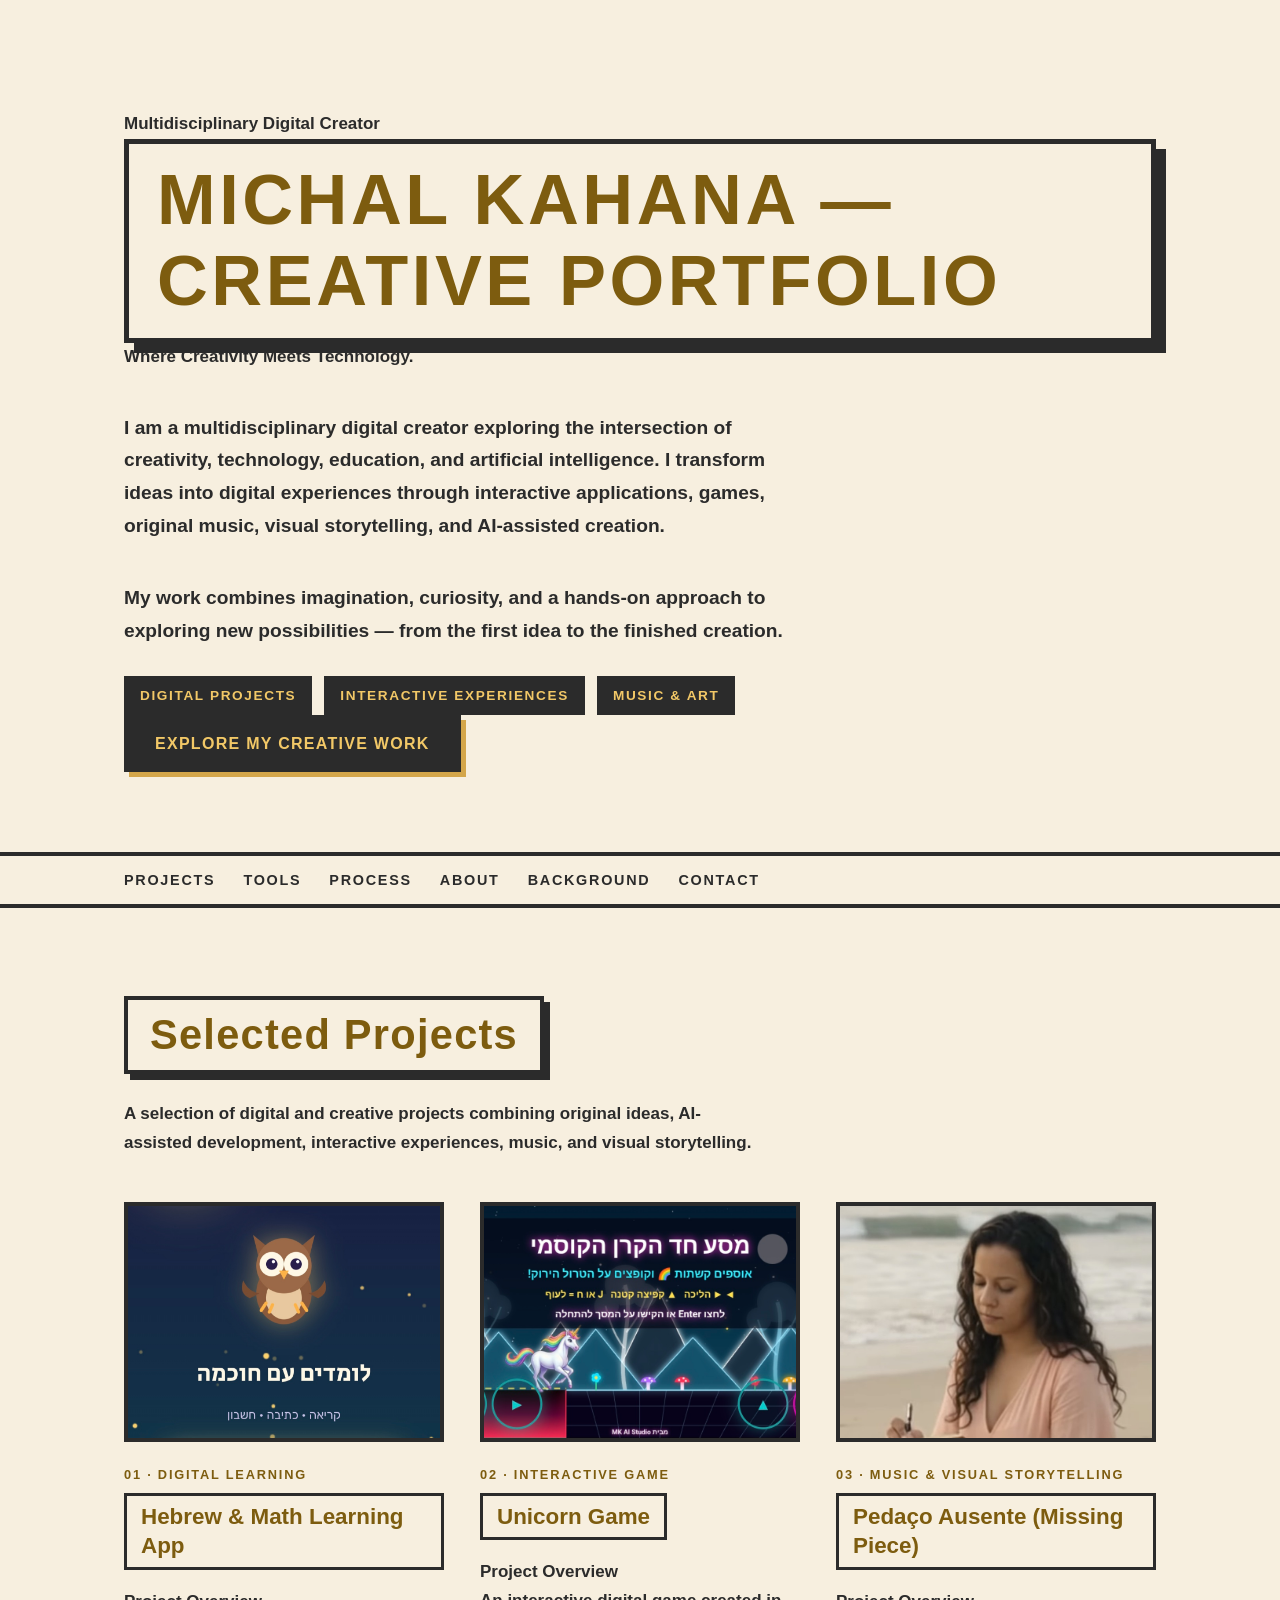
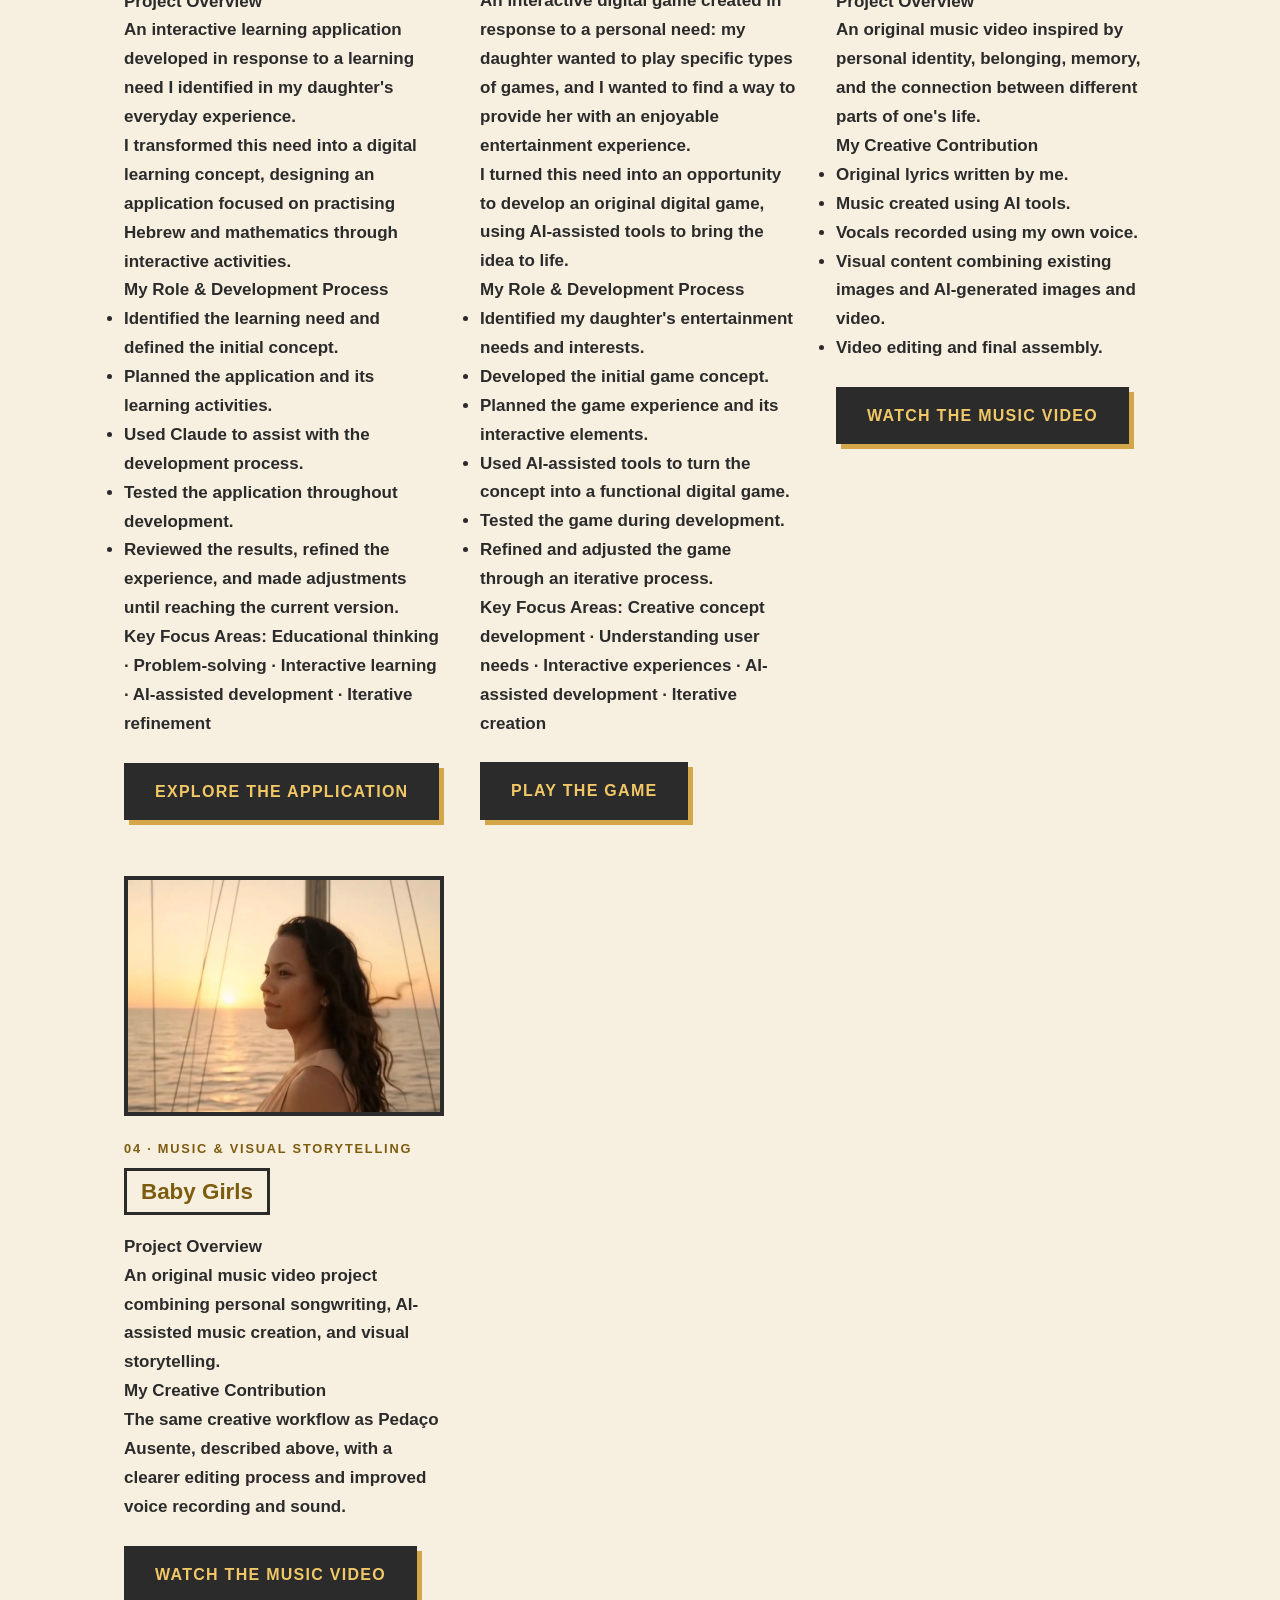
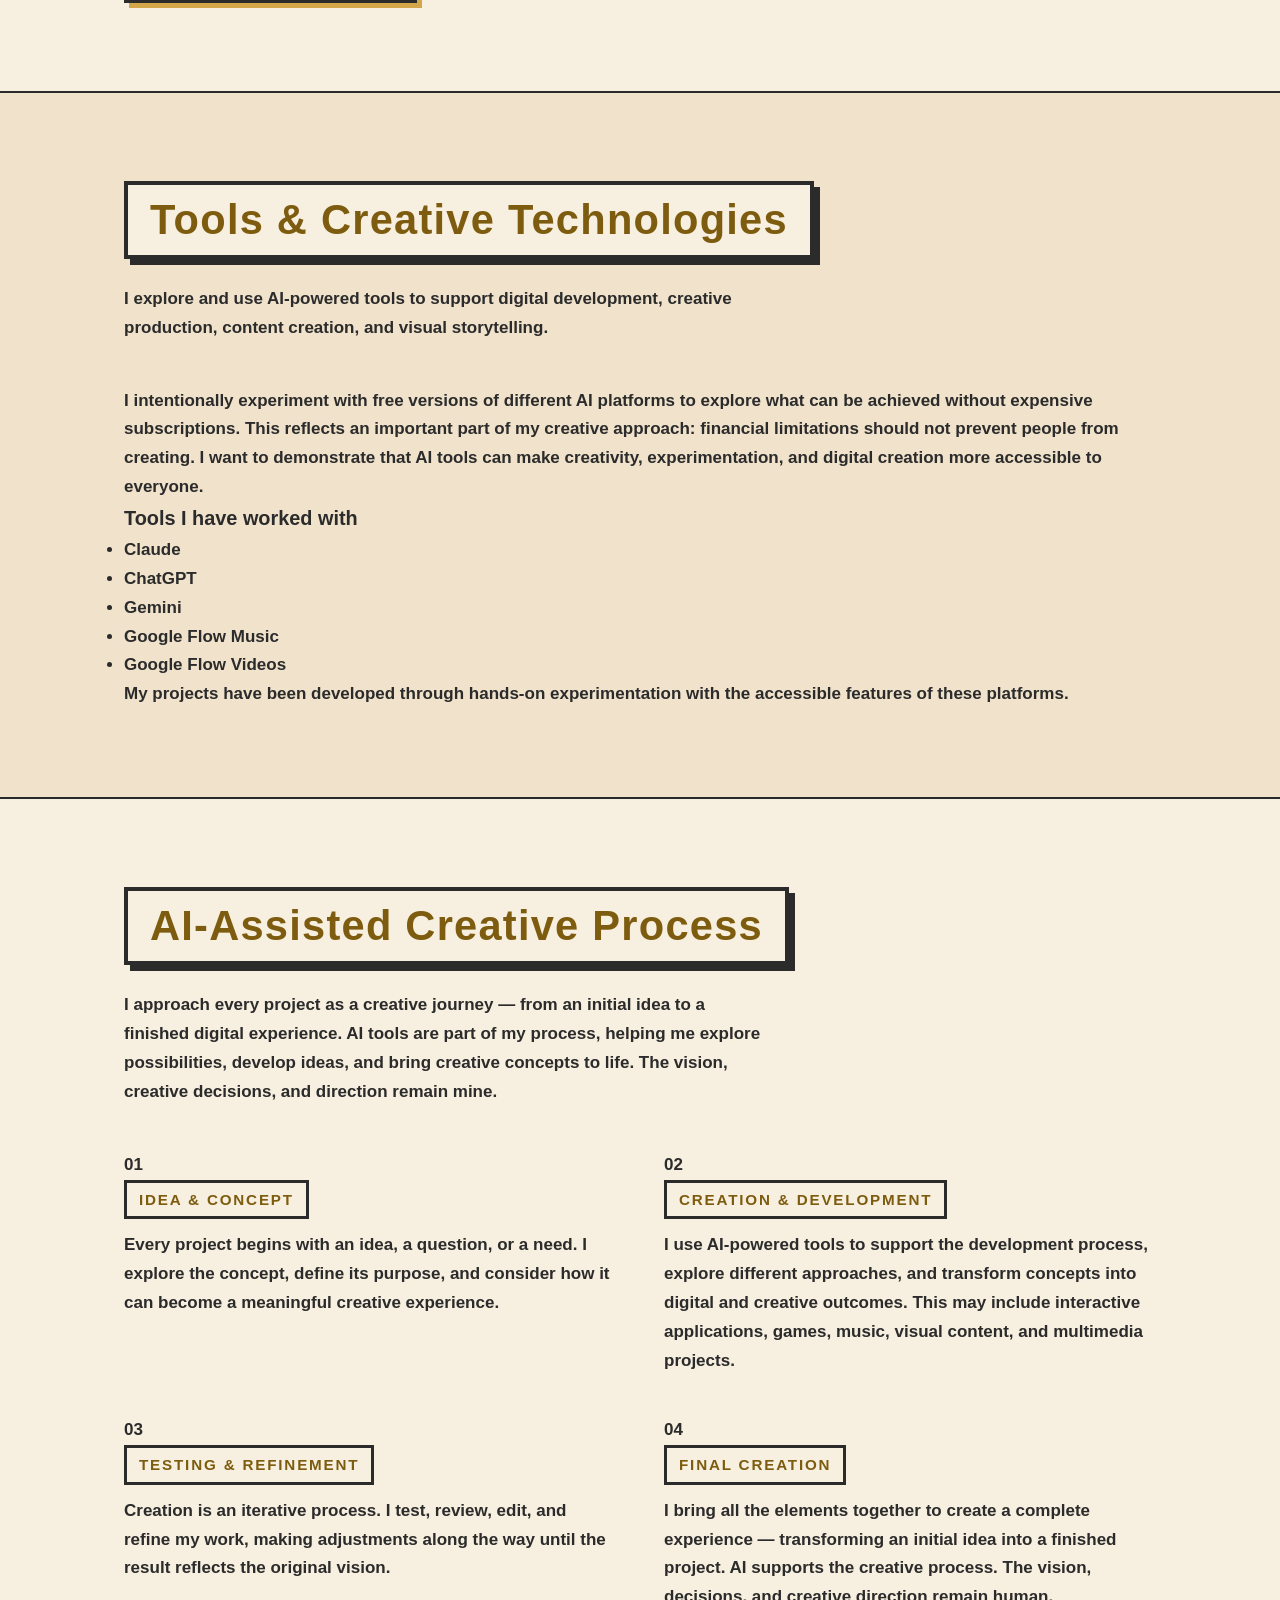
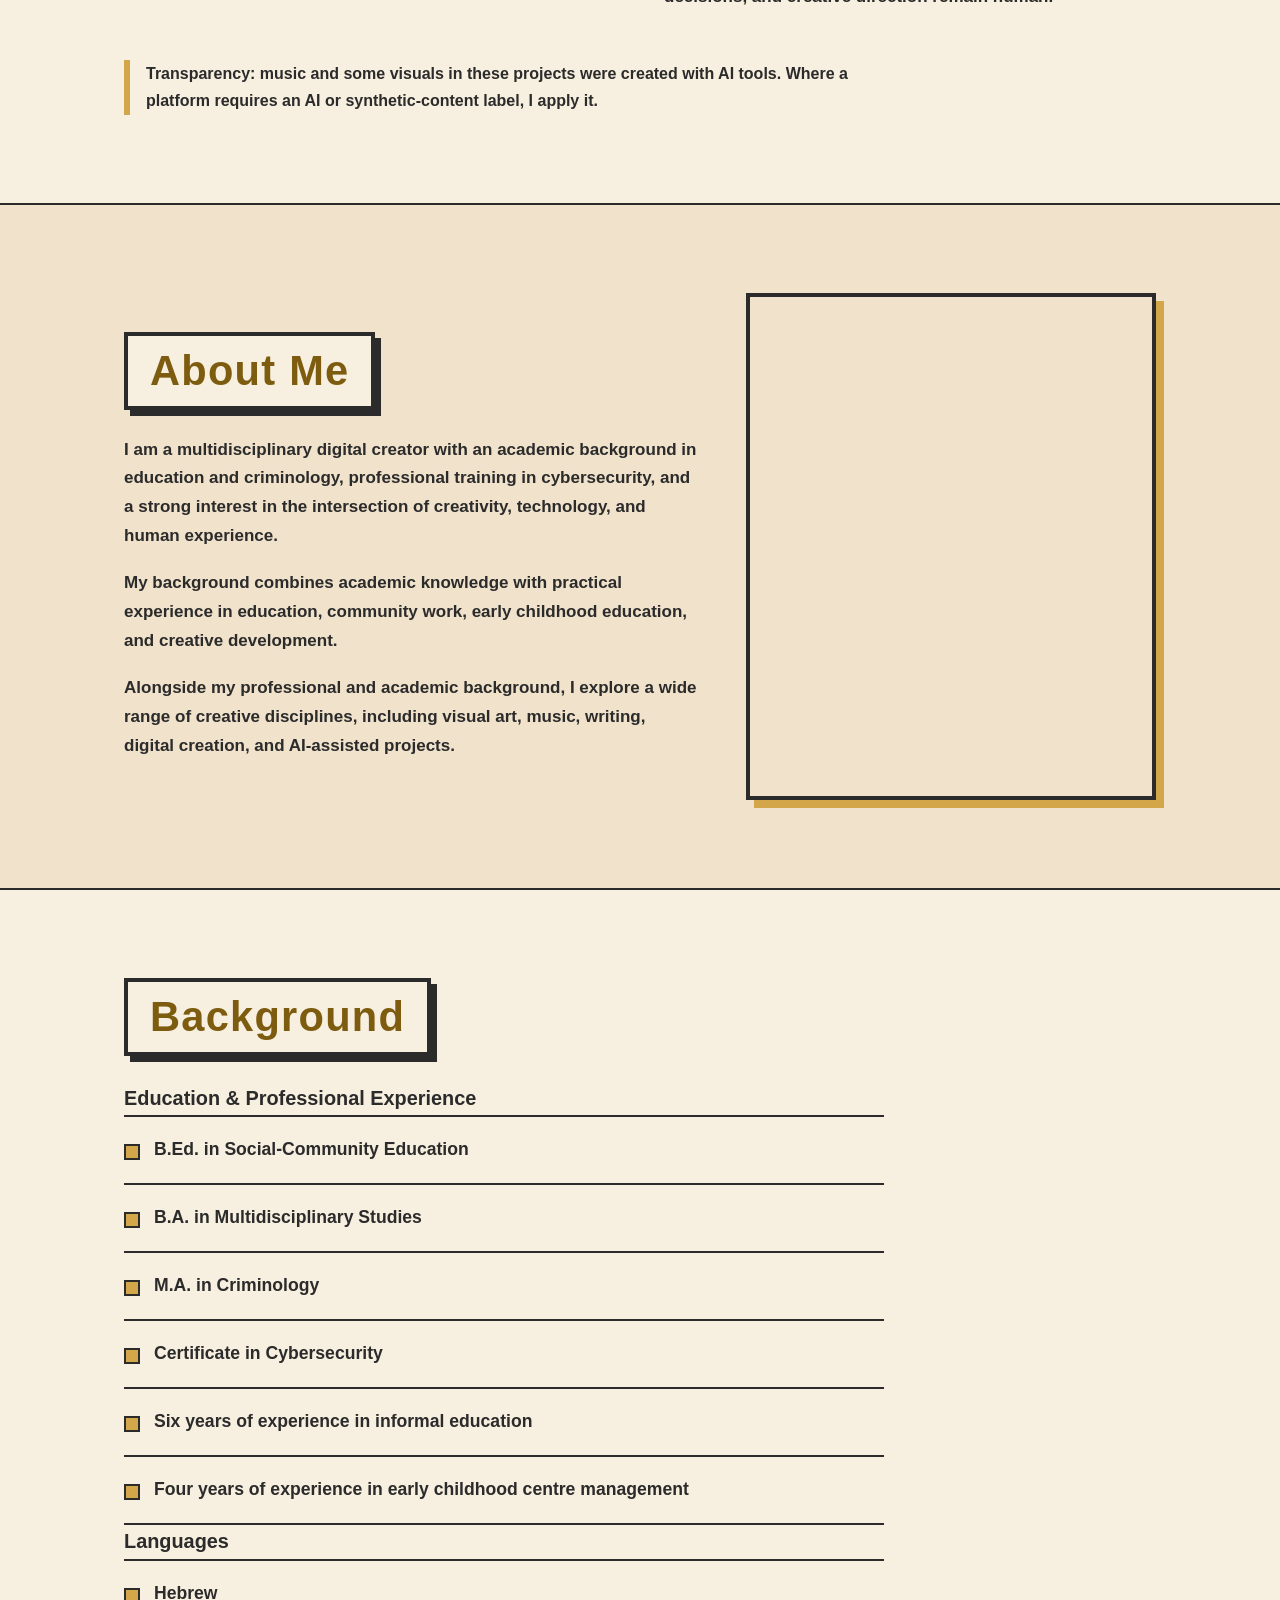
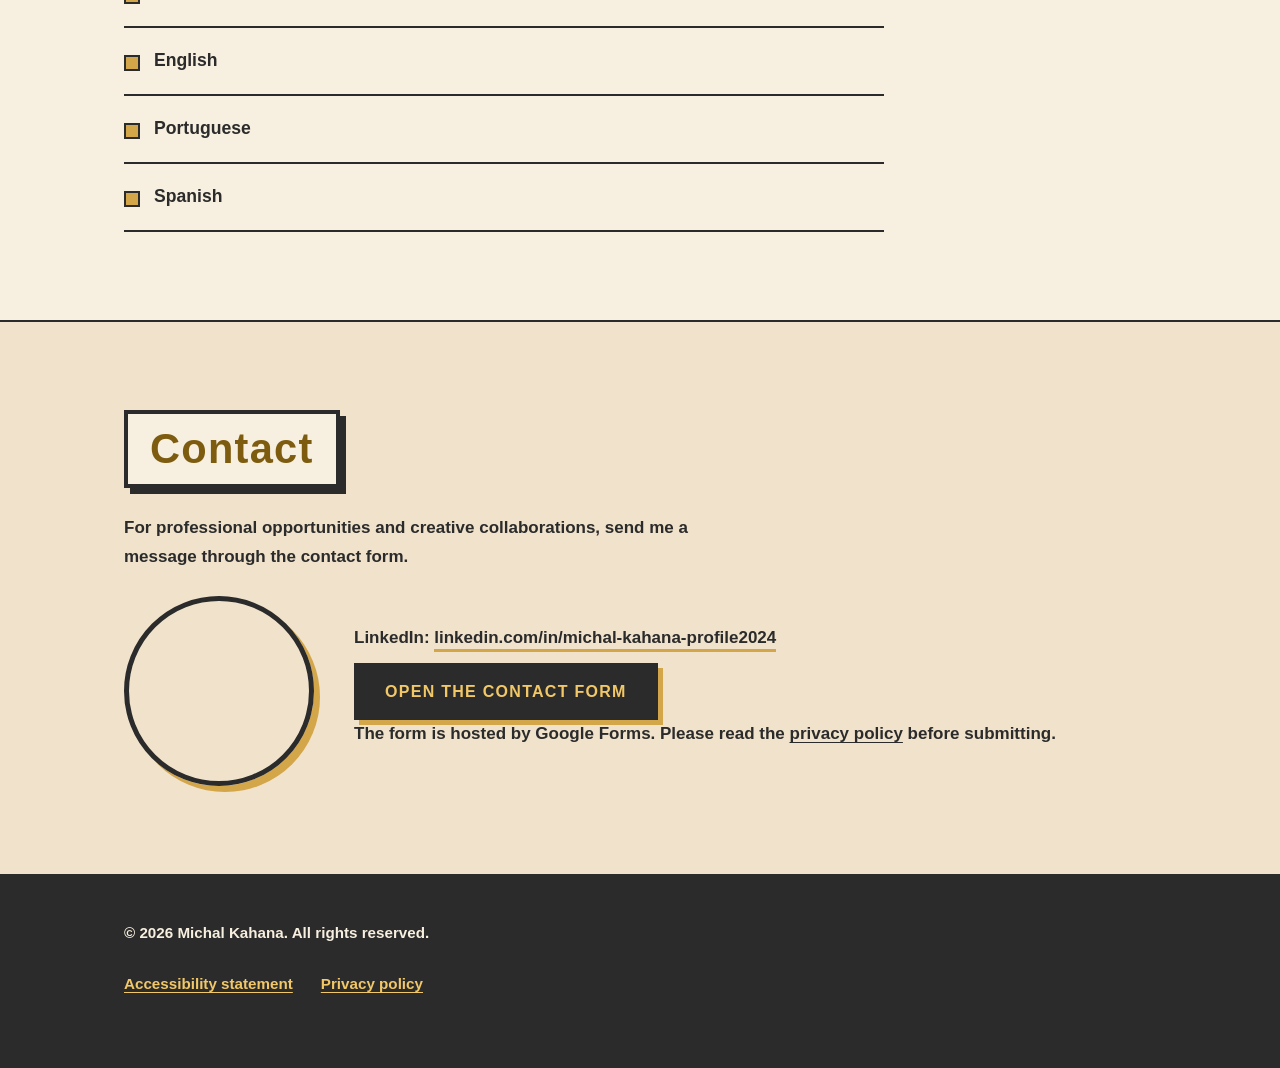
==== commit 7fd98d85: "Add files via upload" ====
--- a/index.html
+++ b/index.html
@@ -255,17 +255,17 @@
     <section id="contact" class="alt">
       <div class="container">
         <h2>Contact</h2>
-        <p class="sub sub-tight">For professional opportunities and creative collaborations:</p>
+        <p class="sub sub-tight">For professional opportunities and creative collaborations, send me a message through the contact form.</p>
         <div class="contact-grid">
           <div class="avatar">
             <img src="images/michal-casual.jpg" alt="Smiling portrait of Michal Kahana in a soft, light-filled frame" width="480" height="480" loading="lazy">
           </div>
           <div>
             <div class="info">
-              <div>Email: <a href="mailto:mkahana12@gmail.com">mkahana12@gmail.com</a></div>
               <div>LinkedIn: <a href="https://www.linkedin.com/in/michal-kahana-profile2024" target="_blank" rel="noopener noreferrer">linkedin.com/in/michal-kahana-profile2024<span class="visually-hidden"> (opens in a new tab)</span></a></div>
             </div>
-            <a class="btn" href="mailto:mkahana12@gmail.com">Send an email</a>
+            <a class="btn" href="https://docs.google.com/forms/d/e/1FAIpQLSfVzfClu-0jWbE0VtBtZ3QagdCAod03i1NazZOPlUjbM2lfPg/viewform" target="_blank" rel="noopener noreferrer">Open the contact form<span class="visually-hidden"> (opens in a new tab)</span></a>
+            <p class="form-note">The form is hosted by Google Forms. Please read the <a href="privacy.html">privacy policy</a> before submitting.</p>
           </div>
         </div>
       </div>
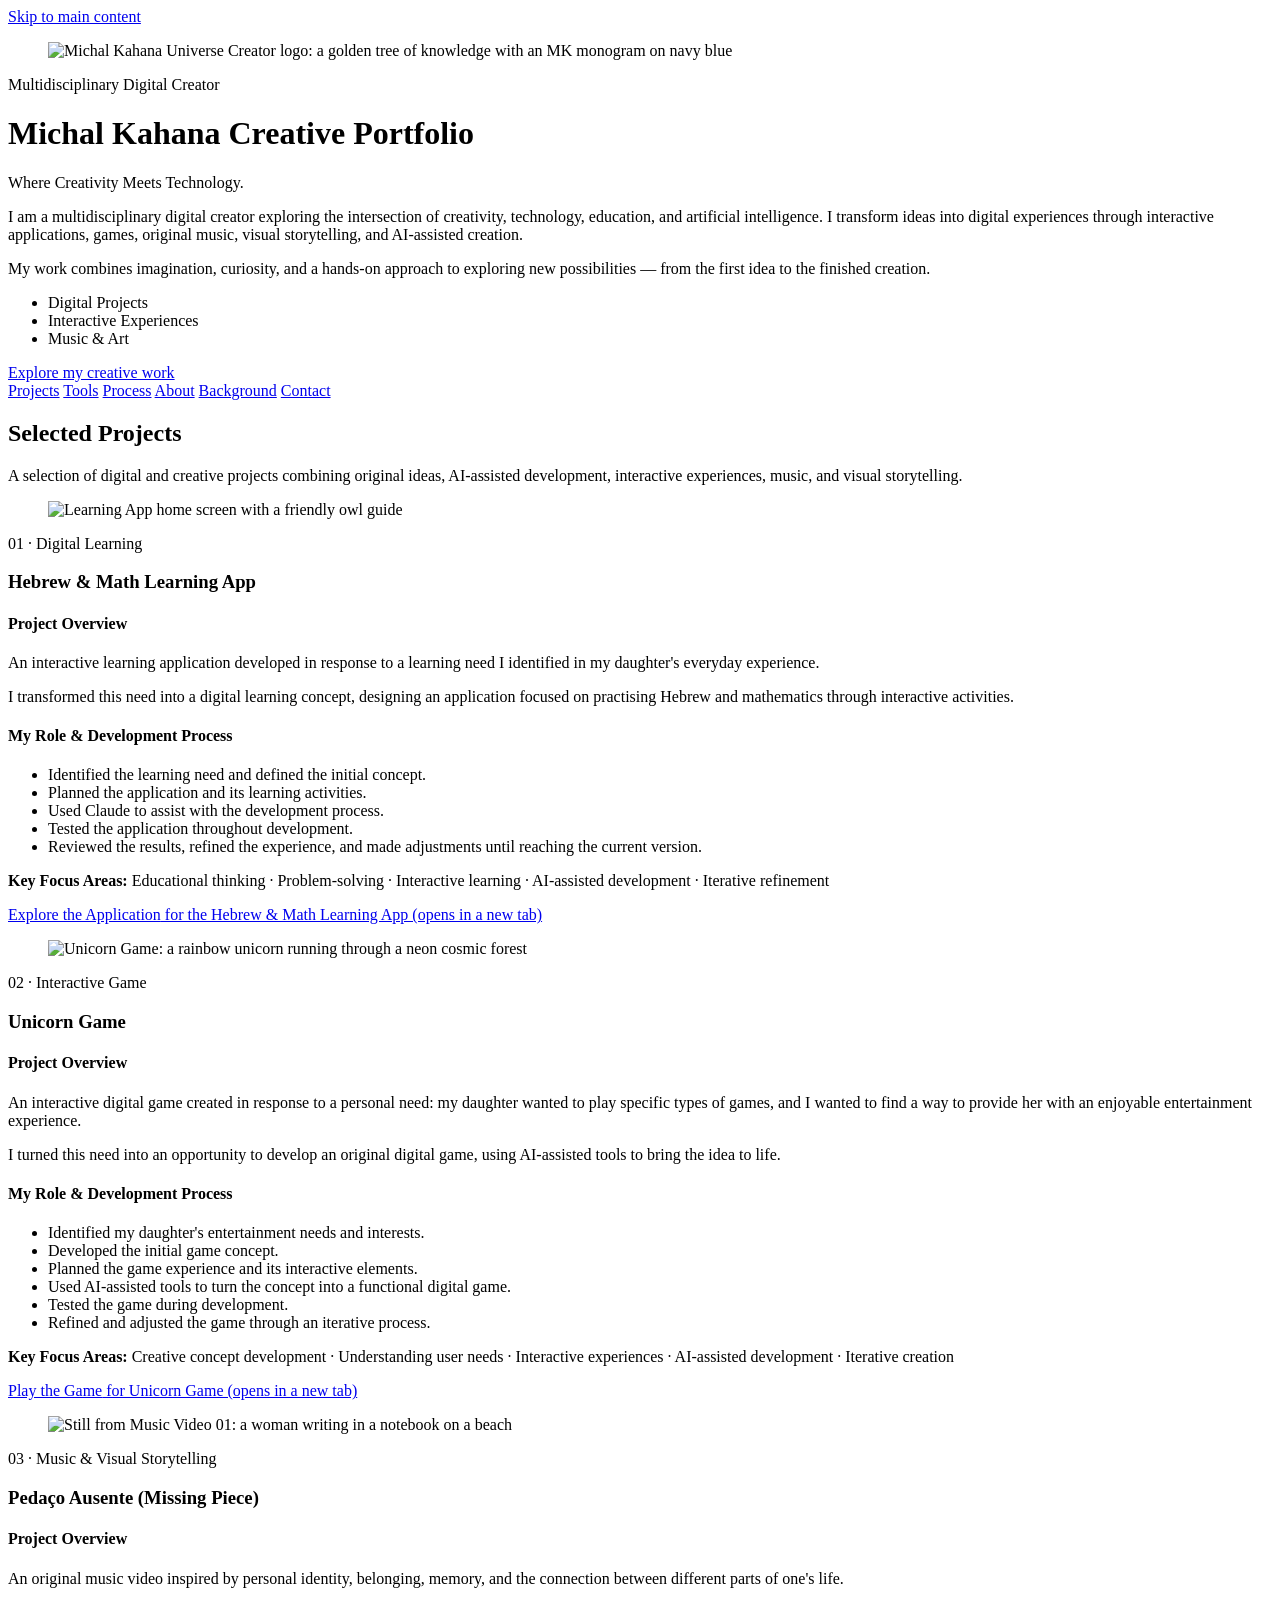
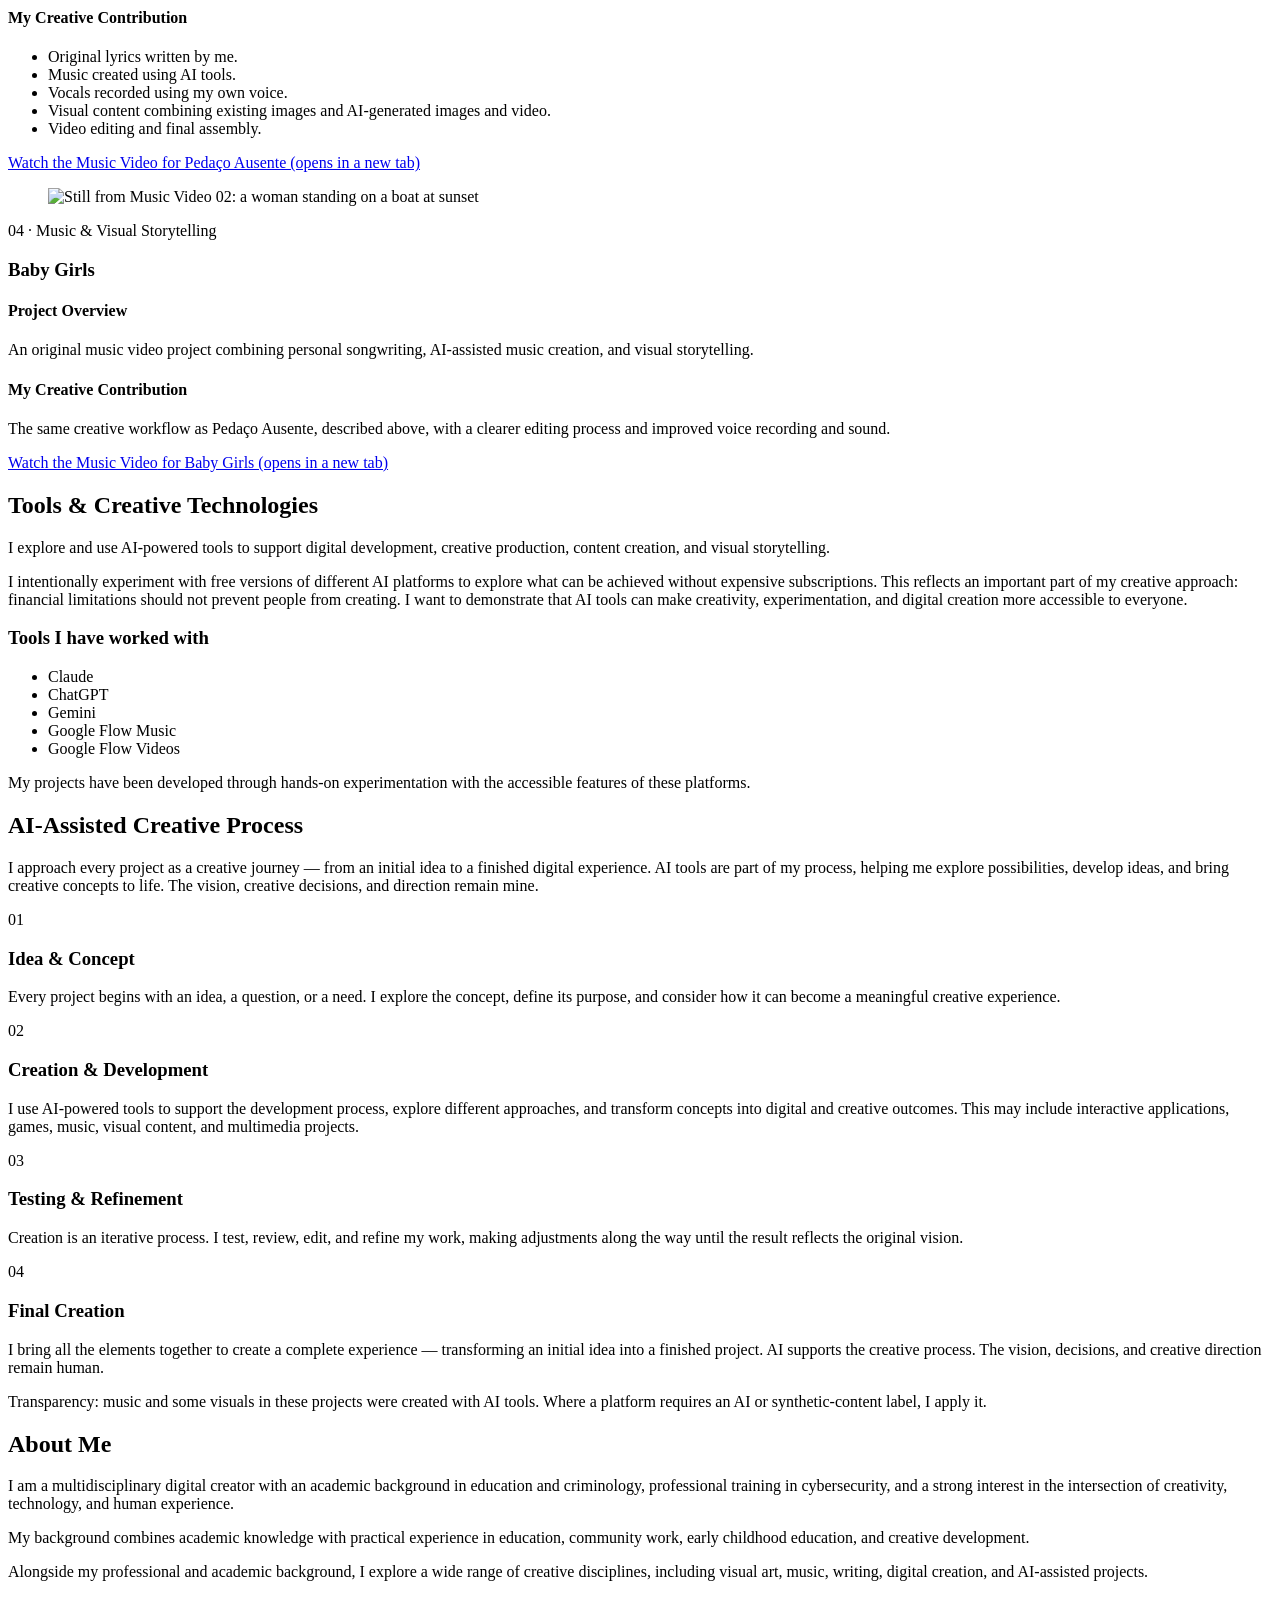
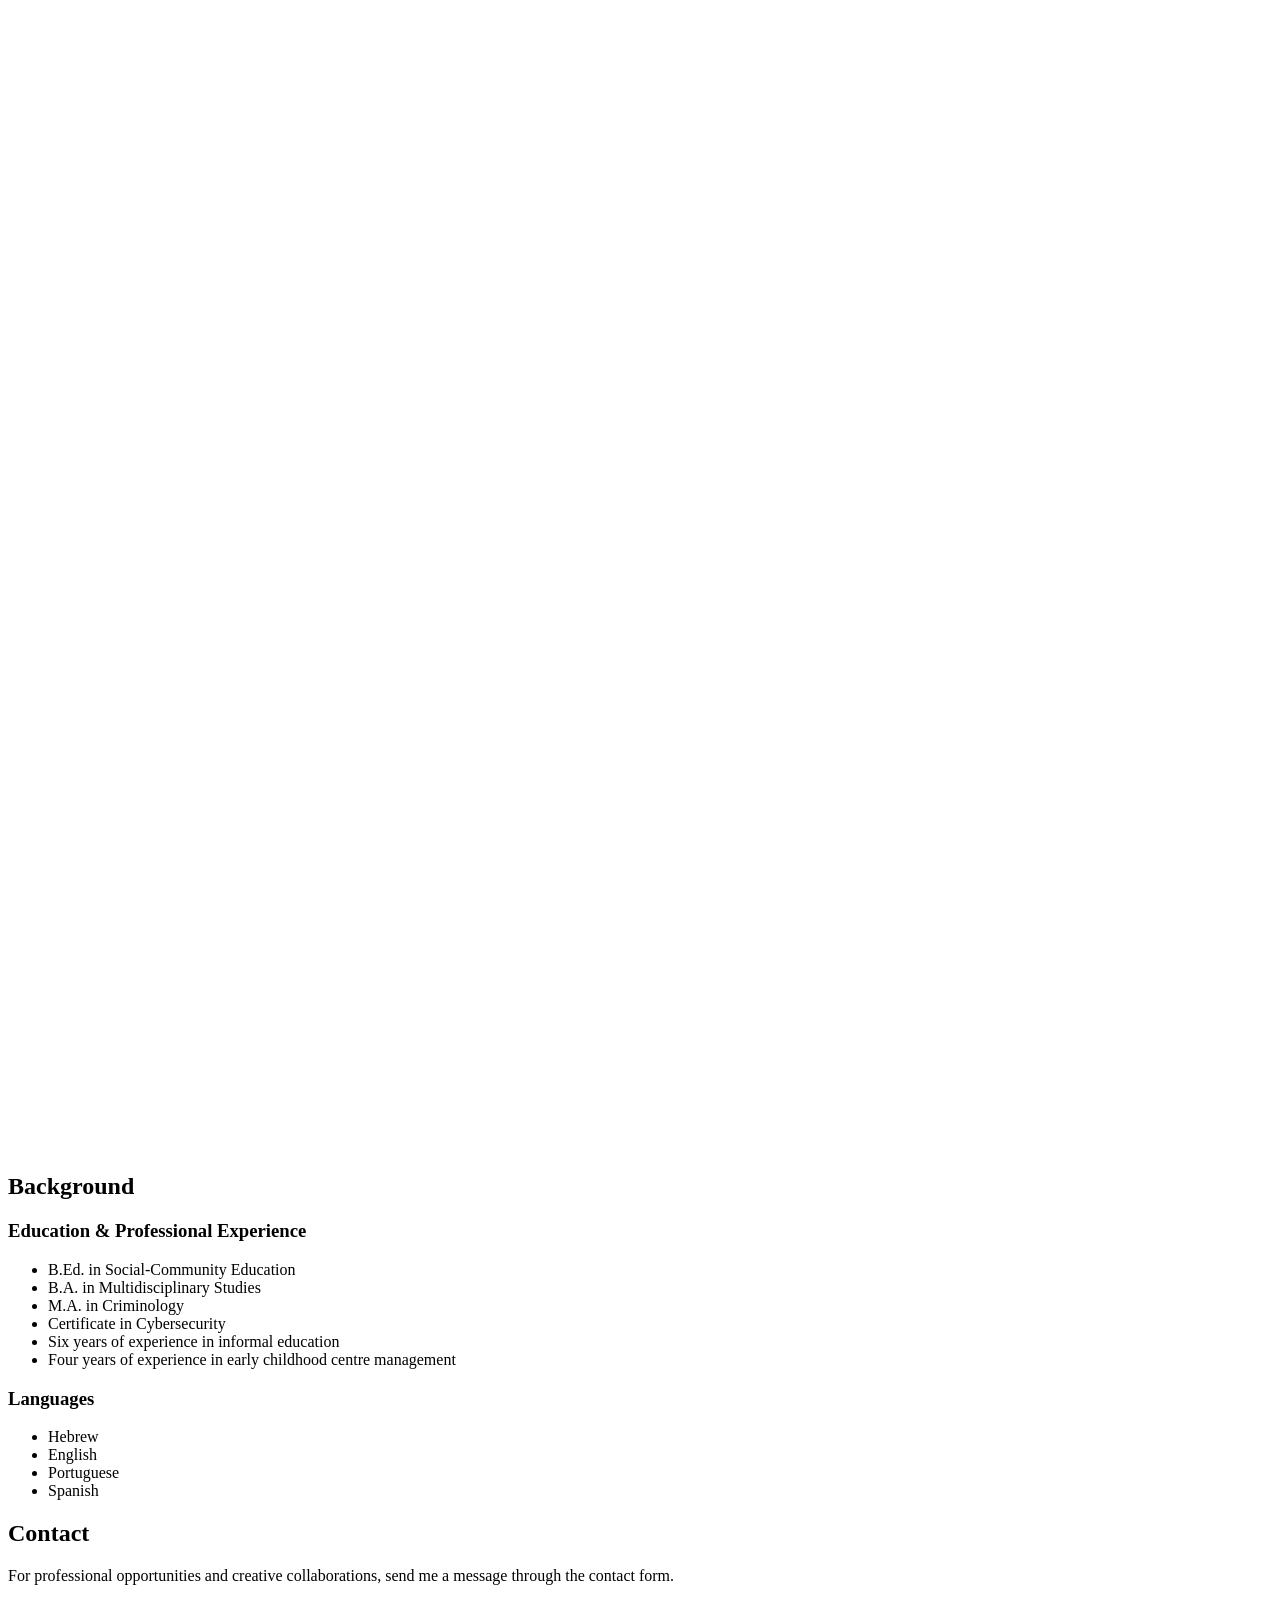
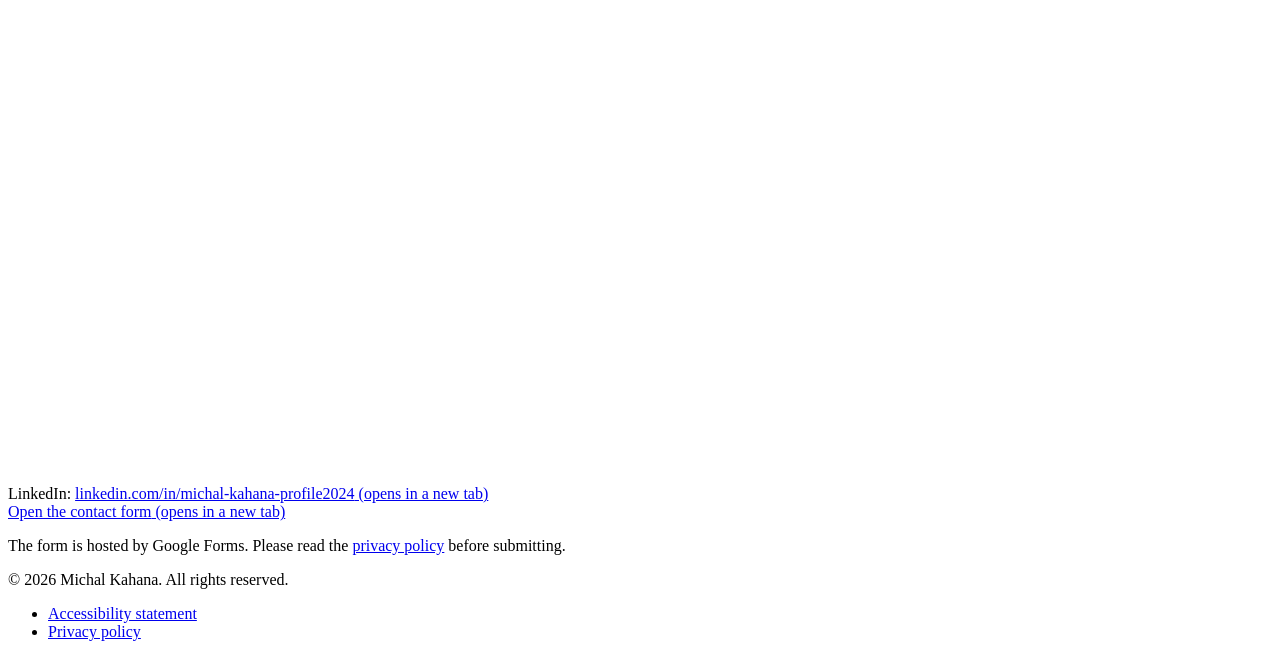
==== commit 336d3512: "Add files via upload" ====
--- a/index.html
+++ b/index.html
@@ -14,9 +14,13 @@
   <a class="skip-link" href="#main">Skip to main content</a>
 
   <header class="hero" id="home">
-    <div class="container">
+    <div class="container hero-grid">
+      <figure class="logo">
+        <img src="images/logo.jpg" alt="Michal Kahana Universe Creator logo: a golden tree of knowledge with an MK monogram on navy blue" width="466" height="540">
+      </figure>
+      <div class="hero-text">
       <p class="kicker">Multidisciplinary Digital Creator</p>
-      <h1 class="brand">Michal Kahana <span class="dash">—</span> Creative Portfolio</h1>
+      <h1 class="brand"><span class="visually-hidden">Michal Kahana </span>Creative Portfolio</h1>
       <p class="tagline">Where Creativity Meets Technology.</p>
       <p class="lead">
         I am a multidisciplinary digital creator exploring the intersection of creativity, technology, education, and artificial intelligence.
@@ -31,6 +35,7 @@
         <li>Music &amp; Art</li>
       </ul>
       <a class="btn" href="#projects">Explore my creative work</a>
+      </div>
     </div>
   </header>
 
